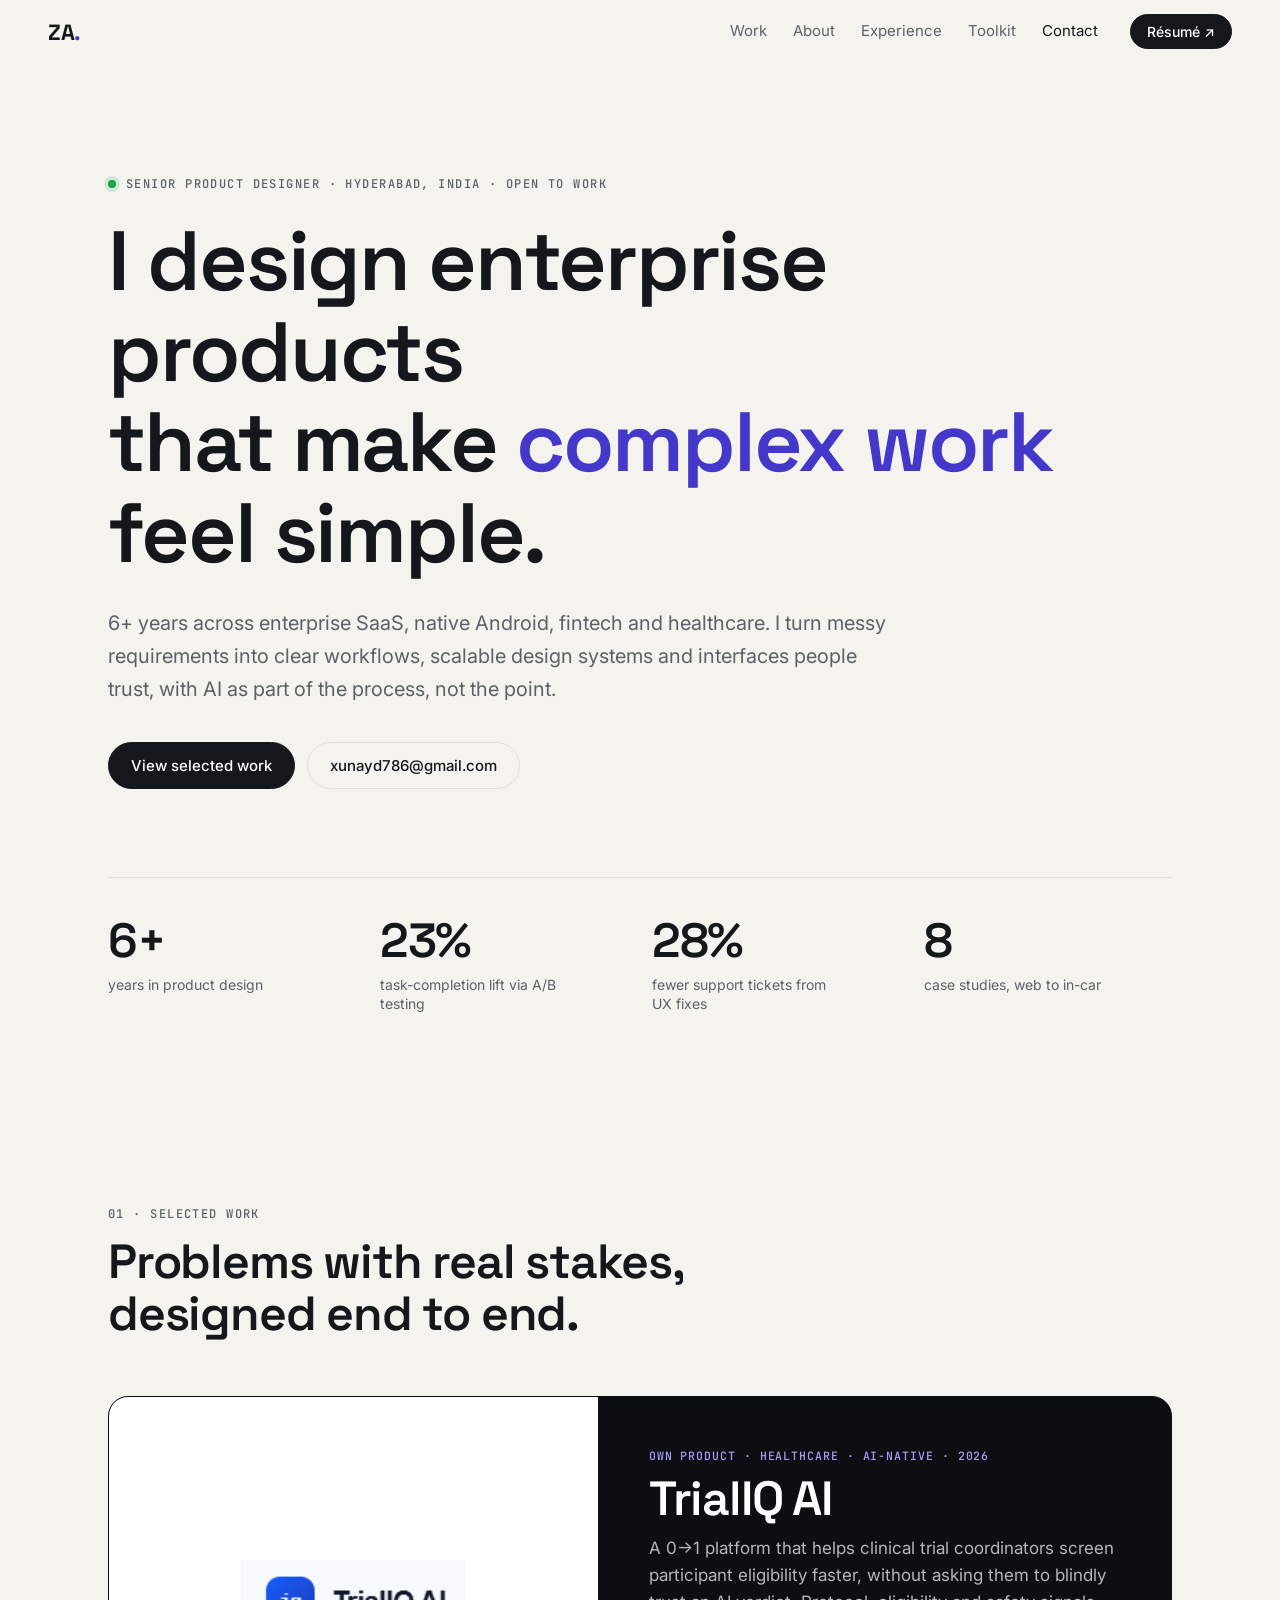
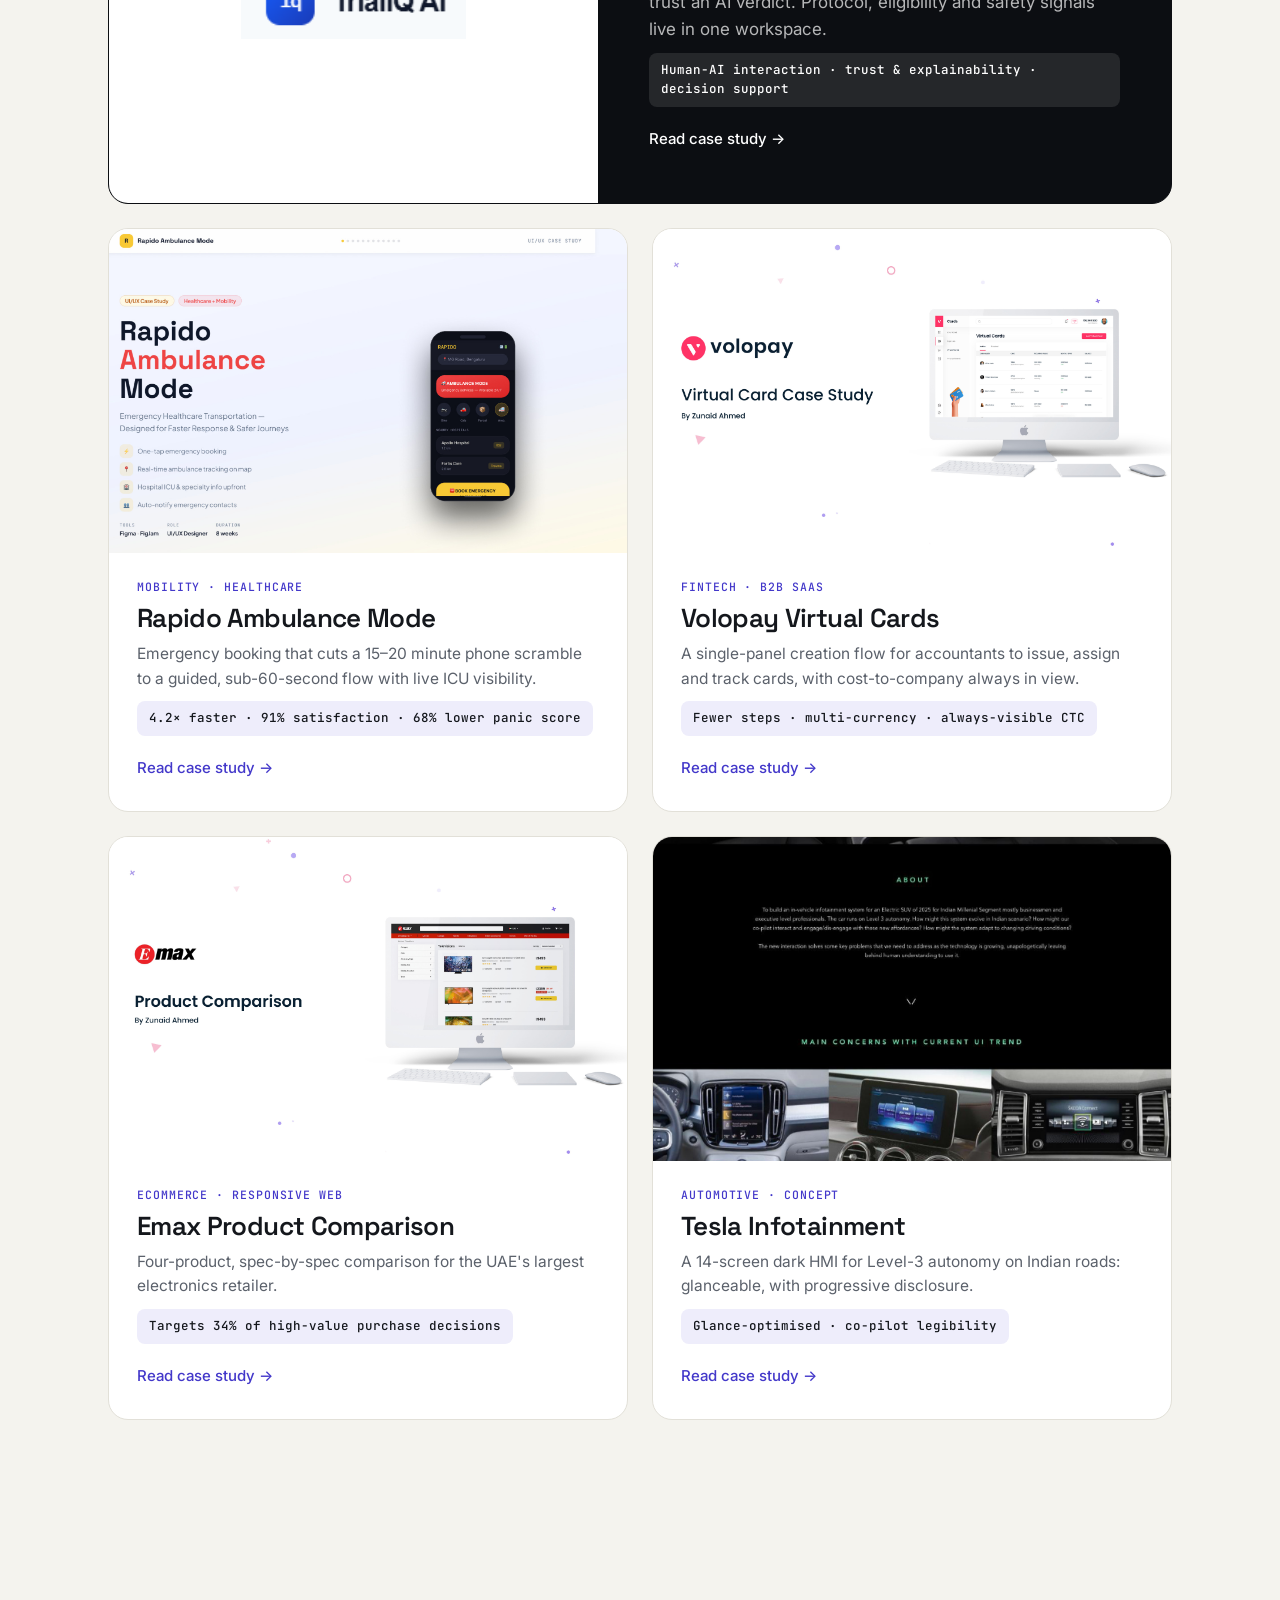
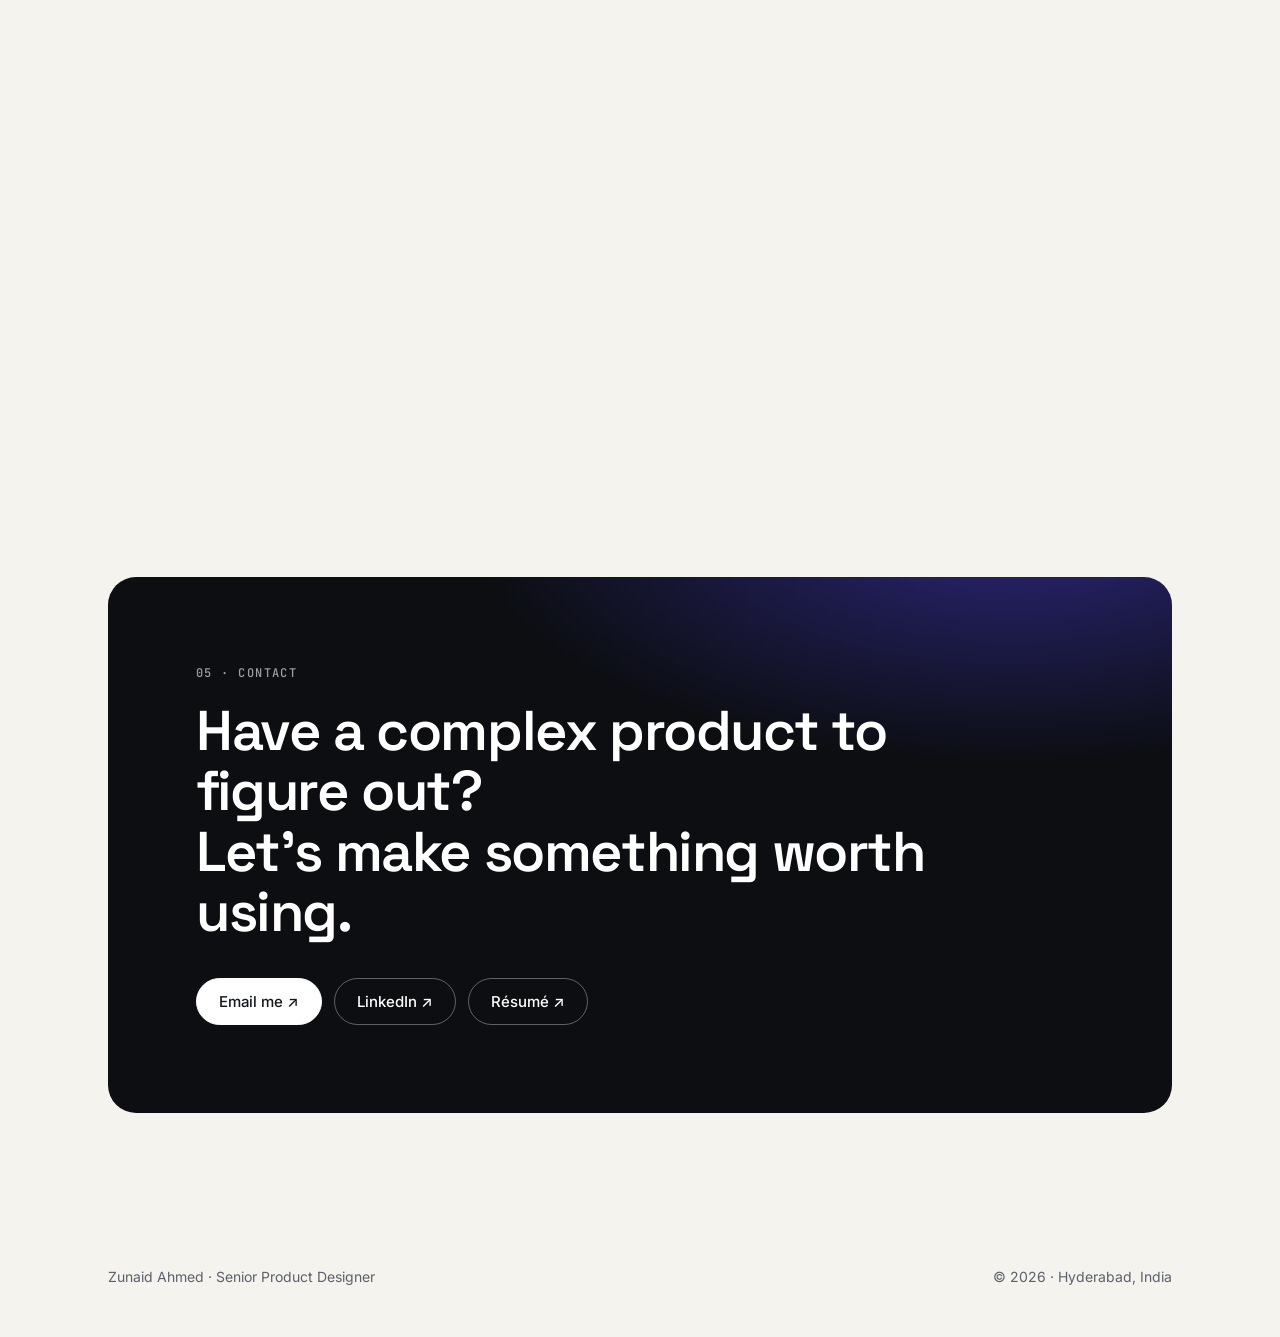
==== index.html @ eb3bbc2b "Add portfoliox: redesigned portfolio with 8 case studies Co-Authored-By: Claude Sonnet 5.5 <noreply@" ====
<!DOCTYPE html>
<html lang="en">
<head>
<meta charset="UTF-8">
<meta name="viewport" content="width=device-width, initial-scale=1.0">
<title>Zunaid Ahmed — Senior Product Designer</title>
<meta name="description" content="Senior Product Designer in Hyderabad with 6+ years designing enterprise web, Android and SaaS products: complex workflows, design systems, accessibility and human-AI interaction.">
<meta property="og:type" content="website">
<meta property="og:title" content="Zunaid Ahmed — Senior Product Designer">
<meta property="og:description" content="Enterprise UX, native Android, design systems and AI-native product design.">
<meta property="og:image" content="assets/case-studies/images/rapido-cover.jpg">
<meta name="twitter:card" content="summary_large_image">
<meta name="theme-color" content="#F4F3EE">
<link rel="preconnect" href="https://fonts.googleapis.com">
<link rel="preconnect" href="https://fonts.gstatic.com" crossorigin>
<link href="https://fonts.googleapis.com/css2?family=Space+Grotesk:wght@400;500;600;700&family=Inter:wght@400;500;600&family=JetBrains+Mono:wght@400;500&display=swap" rel="stylesheet">
<link rel="stylesheet" href="css/home.css">
</head>
<body>
<a class="skip" href="#work">Skip to work</a>

<header class="nav" id="nav">
  <a href="#top" class="brand" aria-label="Zunaid Ahmed, home">ZA<span>.</span></a>
  <nav aria-label="Primary">
    <a href="#work">Work</a>
    <a href="#about">About</a>
    <a href="#experience">Experience</a>
    <a href="#system">Toolkit</a>
    <a href="#contact">Contact</a>
  </nav>
  <a class="btn btn-sm" href="assets/Zunaid_Ahmed_Resume.pdf" target="_blank" rel="noopener">Résumé ↗</a>
</header>

<main id="top">

  <!-- HERO -->
  <section class="hero">
    <p class="eyebrow"><span class="dot"></span> Senior Product Designer · Hyderabad, India · Open to work</p>
    <h1>I design enterprise products<br>that make <em>complex work</em> feel simple.</h1>
    <p class="lede">6+ years across enterprise SaaS, native Android, fintech and healthcare. I turn messy requirements into clear workflows, scalable design systems and interfaces people trust, with AI as part of the process, not the point.</p>
    <div class="cta">
      <a class="btn" href="#work">View selected work</a>
      <a class="btn btn-ghost" href="mailto:xunayd786@gmail.com">xunayd786@gmail.com</a>
    </div>

    <dl class="stats">
      <div><dt>6+</dt><dd>years in product design</dd></div>
      <div><dt>23%</dt><dd>task-completion lift via A/B testing</dd></div>
      <div><dt>28%</dt><dd>fewer support tickets from UX fixes</dd></div>
      <div><dt>8</dt><dd>case studies, web to in-car</dd></div>
    </dl>
  </section>

  <!-- WORK -->
  <section class="section" id="work">
    <div class="section-head reveal">
      <p class="eyebrow">01 · Selected work</p>
      <h2>Problems with real stakes, designed end to end.</h2>
    </div>

    <div class="work">
      <a class="card card-feature reveal" href="trialiq-ai.html">
        <div class="thumb thumb-logo"><img src="assets/case-studies/logos/trialiq-logo.png" alt="TrialIQ AI logo" loading="lazy"></div>
        <div class="card-body">
          <p class="tag">Own product · Healthcare · AI-native · 2026</p>
          <h3>TrialIQ AI</h3>
          <p>A 0→1 platform that helps clinical trial coordinators screen participant eligibility faster, without asking them to blindly trust an AI verdict. Protocol, eligibility and safety signals live in one workspace.</p>
          <p class="impact">Human-AI interaction · trust &amp; explainability · decision support</p>
          <span class="more">Read case study →</span>
        </div>
      </a>

      <a class="card reveal" href="case-studies/rapido-ambulance-mode.html">
        <div class="thumb"><img src="assets/case-studies/images/rapido-cover.jpg" alt="Rapido Ambulance Mode cover" loading="lazy"></div>
        <div class="card-body">
          <p class="tag">Mobility · Healthcare</p>
          <h3>Rapido Ambulance Mode</h3>
          <p>Emergency booking that cuts a 15–20 minute phone scramble to a guided, sub-60-second flow with live ICU visibility.</p>
          <p class="impact">4.2× faster · 91% satisfaction · 68% lower panic score</p>
          <span class="more">Read case study →</span>
        </div>
      </a>

      <a class="card reveal" href="case-studies/volopay-virtual-cards.html">
        <div class="thumb"><img src="assets/case-studies/images/volopay-cover.jpg" alt="Volopay Virtual Cards cover" loading="lazy"></div>
        <div class="card-body">
          <p class="tag">Fintech · B2B SaaS</p>
          <h3>Volopay Virtual Cards</h3>
          <p>A single-panel creation flow for accountants to issue, assign and track cards, with cost-to-company always in view.</p>
          <p class="impact">Fewer steps · multi-currency · always-visible CTC</p>
          <span class="more">Read case study →</span>
        </div>
      </a>

      <a class="card reveal" href="case-studies/emax-product-comparison.html">
        <div class="thumb"><img src="assets/case-studies/images/emax-cover.jpg" alt="Emax Product Comparison cover" loading="lazy"></div>
        <div class="card-body">
          <p class="tag">Ecommerce · Responsive web</p>
          <h3>Emax Product Comparison</h3>
          <p>Four-product, spec-by-spec comparison for the UAE's largest electronics retailer.</p>
          <p class="impact">Targets 34% of high-value purchase decisions</p>
          <span class="more">Read case study →</span>
        </div>
      </a>

      <a class="card reveal" href="case-studies/tesla-infotainment.html">
        <div class="thumb"><img src="assets/case-studies/images/tesla-cover.jpg" alt="Tesla infotainment concept cover" loading="lazy"></div>
        <div class="card-body">
          <p class="tag">Automotive · Concept</p>
          <h3>Tesla Infotainment</h3>
          <p>A 14-screen dark HMI for Level-3 autonomy on Indian roads: glanceable, with progressive disclosure.</p>
          <p class="impact">Glance-optimised · co-pilot legibility</p>
          <span class="more">Read case study →</span>
        </div>
      </a>

      <a class="card reveal" href="case-studies/blinkit-store-manager-widget.html">
        <div class="thumb"><img src="assets/case-studies/images/blinkit-widget-cover.jpg" alt="Blinkit Store Manager Widget cover" loading="lazy"></div>
        <div class="card-body">
          <p class="tag">Q-commerce · Mobile</p>
          <h3>Blinkit Store Manager Widget</h3>
          <p>A humanised checkout moment: from impersonal "team" copy to a personal "I'm packing your order".</p>
          <p class="impact">First-person copy · milestone badges · live context</p>
          <span class="more">Read case study →</span>
        </div>
      </a>

      <a class="card reveal" href="case-studies/blinkit-heuristic-evaluation.html">
        <div class="thumb"><img src="assets/case-studies/images/blinkit-heuristic-cover.jpg" alt="Blinkit heuristic evaluation cover" loading="lazy"></div>
        <div class="card-body">
          <p class="tag">UX research · Audit</p>
          <h3>Blinkit Heuristic Evaluation</h3>
          <p>A full Nielsen 10-heuristic review mapping visibility, error-prevention and recall gaps in the live app.</p>
          <p class="impact">10 heuristics · gaps in H3, H8, H9 · core flow validated</p>
          <span class="more">Read case study →</span>
        </div>
      </a>

      <a class="card reveal" href="case-studies/grabon-heuristic-evaluation.html">
        <div class="thumb"><img src="assets/case-studies/images/grabon-cover.jpg" alt="GrabOn usability audit cover" loading="lazy"></div>
        <div class="card-body">
          <p class="tag">UX research · Redesign</p>
          <h3>GrabOn Audit &amp; Redesign</h3>
          <p>Heuristic evaluation of coupon redemption, followed by a thumb-reachable, one-handed redesign.</p>
          <p class="impact">Less code-copy friction · ergonomic layout</p>
          <span class="more">Read case study →</span>
        </div>
      </a>
    </div>
  </section>

  <!-- ABOUT -->
  <section class="section about" id="about">
    <div class="section-head reveal">
      <p class="eyebrow">02 · About</p>
      <h2>Clarity is the product.</h2>
    </div>
    <div class="about-grid reveal">
      <div class="about-copy">
        <p>I'm a product designer who works best where the problem isn't fully defined yet: competing constraints, dense information, high stakes. I care about interaction details, and just as much about the systems behind them: information architecture, design tokens, API-aware handoff and the decisions an interface enables.</p>
        <p>I've led UX for a native Android app used in construction surveying, designed analytics and reporting SaaS, and built an AI-native design system. I work daily with product managers, engineers, QA and global client stakeholders.</p>
        <p>I also build my own tools. UX Direct, a Figma plugin and AI design agent I'm developing, creates native Figma designs and checks them against objective quality criteria.</p>
        <ul class="chips" aria-label="Focus areas">
          <li>Enterprise workflows</li><li>Native Android</li><li>Design systems</li><li>WCAG 2.1 AA</li><li>Human-AI interaction</li><li>Research &amp; testing</li>
        </ul>
      </div>
      <img class="avatar" src="assets/case-studies/images/avatar2.jpg" alt="Portrait of Zunaid Ahmed">
    </div>
  </section>

  <!-- EXPERIENCE -->
  <section class="section" id="experience">
    <div class="section-head reveal">
      <p class="eyebrow">03 · Experience</p>
      <h2>Six years of enterprise product work.</h2>
    </div>
    <ol class="timeline">
      <li class="reveal">
        <p class="when">Mar – Jul 2026</p>
        <div>
          <h3>Senior UX Designer <span>LTIMindtree · Topcon Corporation</span></h3>
          <ul>
            <li>Led end-to-end UX for a native Android app for construction surveying and geospatial field workflows, on Material Design 3.</li>
            <li>Built component libraries and a design-token architecture, plus an AI-native design system.</li>
            <li>Ran usability tests and heuristic reviews, designing to WCAG 2.1 AA.</li>
            <li>Led A/B tests in Figma, Maze and analytics: <strong>+23% task completion</strong>.</li>
          </ul>
        </div>
      </li>
      <li class="reveal">
        <p class="when">2022 – 2026</p>
        <div>
          <h3>Product / Creative Design <span>Biva.ai</span></h3>
          <ul>
            <li>Directed UX for SaaS modules: analytics, reporting and decision-support dashboards.</li>
            <li>Designed around REST APIs, mapping endpoints and error states into loading, empty and validation states; reviewed OpenAPI docs with engineers in Postman.</li>
            <li>Built design systems and documentation for consistency across responsive web.</li>
          </ul>
        </div>
      </li>
      <li class="reveal">
        <p class="when">2020 – 2022</p>
        <div>
          <h3>UI Designer <span>Saras Analytics</span></h3>
          <ul>
            <li>Designed data platforms, reporting interfaces and workflow-centric apps for global ecommerce brands.</li>
            <li>Ran research, usability testing and prototype validation: <strong>28% fewer support tickets</strong>.</li>
          </ul>
        </div>
      </li>
    </ol>
  </section>

  <!-- TOOLKIT -->
  <section class="section" id="system">
    <div class="section-head reveal">
      <p class="eyebrow">04 · Toolkit</p>
      <h2>Craft, systems and just enough code.</h2>
    </div>
    <div class="toolkit reveal">
      <div><h3>Research &amp; strategy</h3><p>User interviews, usability testing, heuristic evaluation, information architecture, user flows, A/B testing</p></div>
      <div><h3>Design &amp; prototyping</h3><p>Figma, FigJam, interaction design, responsive and adaptive UI, Material Design, Miro, Maze</p></div>
      <div><h3>Design systems</h3><p>Design tokens, component libraries, documentation, developer-ready specs and handoff</p></div>
      <div><h3>Accessibility</h3><p>WCAG 2.1 AA, keyboard navigation, focus states, contrast validation, inclusive design</p></div>
      <div><h3>Front-end &amp; API awareness</h3><p>HTML, CSS, JavaScript, React, Next.js, Tailwind, REST, OpenAPI, Postman, GitHub, Vercel</p></div>
      <div><h3>AI-assisted design</h3><p>Claude, Claude Code, Figma Make, ChatGPT, GitHub Copilot, prompt-based prototyping, Figma plugin and agent workflows</p></div>
    </div>
  </section>

  <!-- CONTACT -->
  <section class="section contact" id="contact">
    <div class="contact-card reveal">
      <p class="eyebrow light">05 · Contact</p>
      <h2>Have a complex product to figure out?<br>Let's make something worth using.</h2>
      <div class="cta">
        <a class="btn btn-light" href="mailto:xunayd786@gmail.com">Email me ↗</a>
        <a class="btn btn-outline" href="https://www.linkedin.com/in/zunaidahmed786" target="_blank" rel="noopener">LinkedIn ↗</a>
        <a class="btn btn-outline" href="assets/Zunaid_Ahmed_Resume.pdf" target="_blank" rel="noopener">Résumé ↗</a>
      </div>
    </div>
  </section>
</main>

<footer class="foot">
  <span>Zunaid Ahmed · Senior Product Designer</span>
  <span>© 2026 · Hyderabad, India</span>
</footer>

<script src="js/home.js"></script>
</body>
</html>
---- css/home.css ----
:root{
  --paper:#F4F3EE; --card:#FFFFFF; --ink:#14171C; --muted:#5B616B; --line:#E2E0D8;
  --signal:#4338CA; --signal-soft:#EEEDFB; --dark:#0C0E12;
  --display:'Space Grotesk',system-ui,sans-serif; --body:'Inter',system-ui,sans-serif; --mono:'JetBrains Mono',ui-monospace,monospace;
  --max:1160px; --gutter:clamp(20px,5vw,48px);
}
*{box-sizing:border-box;margin:0}
html{scroll-behavior:smooth;scroll-padding-top:84px}
body{background:var(--paper);color:var(--ink);font:400 17px/1.65 var(--body);-webkit-font-smoothing:antialiased}
img{display:block;max-width:100%}
a{color:inherit;text-decoration:none}
:focus-visible{outline:2px solid var(--signal);outline-offset:3px;border-radius:4px}
.skip{position:absolute;left:-999px;top:8px;background:var(--ink);color:#fff;padding:8px 14px;border-radius:8px;z-index:100}
.skip:focus{left:8px}

/* nav */
.nav{position:sticky;top:0;z-index:50;display:flex;align-items:center;gap:32px;padding:14px var(--gutter);background:rgba(244,243,238,.82);backdrop-filter:saturate(1.4) blur(14px);border-bottom:1px solid transparent;transition:border-color .2s}
.nav.scrolled{border-color:var(--line)}
.brand{font:700 22px var(--display);letter-spacing:-.02em}
.brand span{color:var(--signal)}
.nav nav{display:flex;gap:26px;margin-left:auto;font-size:15px;color:var(--muted)}
.nav nav a{transition:color .15s}
.nav nav a:hover,.nav nav a.active{color:var(--ink)}

/* buttons */
.btn{display:inline-flex;align-items:center;gap:8px;padding:13px 22px;border-radius:999px;background:var(--ink);color:#fff;font:500 15px var(--body);border:1px solid var(--ink);transition:transform .15s,background .15s}
.btn:hover{transform:translateY(-1px);background:var(--signal);border-color:var(--signal)}
.btn-sm{padding:8px 16px;font-size:14px}
.btn-ghost{background:transparent;color:var(--ink);border-color:var(--line)}
.btn-ghost:hover{background:var(--card);color:var(--ink);border-color:var(--ink)}
.btn-light{background:#fff;color:var(--ink);border-color:#fff}
.btn-light:hover{background:var(--signal-soft);color:var(--ink);border-color:var(--signal-soft)}
.btn-outline{background:transparent;border-color:rgba(255,255,255,.35)}
.btn-outline:hover{background:rgba(255,255,255,.1);border-color:#fff}
.cta{display:flex;flex-wrap:wrap;gap:12px}

/* layout */
.hero,.section,.foot{max-width:var(--max);margin-inline:auto;padding-inline:var(--gutter)}
.section{padding-block:clamp(64px,10vw,120px)}
.eyebrow{font:500 12px var(--mono);letter-spacing:.12em;text-transform:uppercase;color:var(--muted);display:flex;align-items:center;gap:10px}
.eyebrow.light{color:rgba(255,255,255,.6)}
.dot{width:8px;height:8px;border-radius:50%;background:#16A34A;box-shadow:0 0 0 4px rgba(22,163,74,.16)}
h1,h2,h3{font-family:var(--display);letter-spacing:-.025em;line-height:1.08;font-weight:600}

/* hero */
.hero{padding-top:clamp(56px,9vw,112px);padding-bottom:clamp(40px,6vw,72px)}
h1{font-size:clamp(38px,6.6vw,84px);margin:24px 0 28px;max-width:19ch}
h1 em{font-style:normal;color:var(--signal)}
.lede{max-width:60ch;font-size:clamp(17px,1.6vw,20px);color:var(--muted);margin-bottom:36px}
.stats{display:grid;grid-template-columns:repeat(4,1fr);gap:24px;margin-top:clamp(48px,7vw,88px);padding-top:32px;border-top:1px solid var(--line)}
.stats dt{font:600 clamp(32px,4vw,48px) var(--display);letter-spacing:-.03em}
.stats dd{font-size:14px;color:var(--muted);max-width:20ch;line-height:1.4;margin-top:4px}

/* section heads */
.section-head{margin-bottom:clamp(32px,5vw,56px)}
.section-head h2{font-size:clamp(28px,4.2vw,48px);margin-top:14px;max-width:20ch}

/* work */
.work{display:grid;grid-template-columns:repeat(2,1fr);gap:24px}
.card{display:flex;flex-direction:column;background:var(--card);border:1px solid var(--line);border-radius:20px;overflow:hidden;transition:transform .25s,box-shadow .25s,border-color .25s}
.card:hover{transform:translateY(-4px);box-shadow:0 18px 40px -18px rgba(20,23,28,.25);border-color:#cfcdc4}
.thumb{aspect-ratio:16/10;background:#ECEAE3;overflow:hidden}
.thumb img{width:100%;height:100%;object-fit:cover;transition:transform .5s}
.card:hover .thumb img{transform:scale(1.03)}
.thumb-logo{display:grid;place-items:center;background:#fff}
.thumb-logo img{width:46%;height:auto;max-height:60%;object-fit:contain}
.card-body{display:flex;flex-direction:column;gap:10px;padding:26px 28px 30px;flex:1}
.tag{font:500 11.5px var(--mono);letter-spacing:.08em;text-transform:uppercase;color:var(--signal)}
.card h3{font-size:26px}
.card-body p:not(.tag):not(.impact){color:var(--muted);font-size:15.5px;line-height:1.6}
.impact{font:500 12.5px/1.5 var(--mono);color:var(--ink);background:var(--signal-soft);padding:8px 12px;border-radius:8px;align-self:flex-start}
.more{margin-top:auto;padding-top:10px;font-weight:500;font-size:15px;color:var(--signal)}
.card-feature{grid-column:1/-1;flex-direction:row;background:var(--dark);color:#fff;border-color:var(--dark)}
.card-feature .thumb{flex:1 1 46%;aspect-ratio:auto;min-height:320px}
.card-feature .card-body{flex:1 1 54%;justify-content:center;padding:clamp(28px,4vw,56px)}
.card-feature h3{font-size:clamp(32px,4vw,48px)}
.card-feature .card-body p:not(.tag):not(.impact){color:rgba(255,255,255,.7);font-size:17px}
.card-feature .tag{color:#A5A0FF}
.card-feature .impact{background:rgba(255,255,255,.1);color:#fff}
.card-feature .more{color:#fff}

@media (min-width:901px){
  .work .card:last-child{grid-column:1/-1;flex-direction:row}
  .work .card:last-child .thumb{flex:0 0 40%;aspect-ratio:auto;min-height:260px}
  .work .card:last-child .card-body{justify-content:center}
}

/* about */
.about-grid{display:grid;grid-template-columns:1.5fr 1fr;gap:clamp(32px,6vw,80px);align-items:start}
.about-copy p{margin-bottom:18px;color:#2b2f36}
.about-copy p:first-child{font-size:20px;line-height:1.6;color:var(--ink)}
.avatar{width:100%;max-width:380px;aspect-ratio:4/5;object-fit:cover;border-radius:20px;border:1px solid var(--line);background:#ECEAE3;justify-self:end}
.chips{display:flex;flex-wrap:wrap;gap:8px;list-style:none;padding:0;margin-top:28px}
.chips li{font:500 12.5px var(--mono);padding:7px 13px;border:1px solid var(--line);border-radius:999px;background:var(--card);color:var(--muted)}

/* timeline */
.timeline{list-style:none;padding:0;border-top:1px solid var(--line)}
.timeline li{display:grid;grid-template-columns:200px 1fr;gap:24px;padding:36px 0;border-bottom:1px solid var(--line)}
.when{font:500 13px var(--mono);color:var(--muted);letter-spacing:.04em;padding-top:6px}
.timeline h3{font-size:24px;margin-bottom:14px}
.timeline h3 span{display:block;font:400 15px var(--body);color:var(--signal);margin-top:6px;letter-spacing:0}
.timeline ul{padding-left:18px;display:grid;gap:8px;color:#2b2f36;font-size:16px;max-width:68ch}
.timeline li li{display:list-item;padding:0;border:0}

/* toolkit */
.toolkit{display:grid;grid-template-columns:repeat(3,1fr);gap:20px}
.toolkit div{background:var(--card);border:1px solid var(--line);border-radius:16px;padding:26px}
.toolkit h3{font-size:18px;margin-bottom:10px}
.toolkit p{font-size:15px;color:var(--muted);line-height:1.6}

/* contact */
.contact{padding-top:0}
.contact-card{background:var(--dark);color:#fff;border-radius:28px;padding:clamp(36px,7vw,88px);background-image:radial-gradient(900px 400px at 85% -10%,rgba(67,56,202,.55),transparent 60%)}
.contact-card h2{font-size:clamp(28px,4.6vw,56px);margin:20px 0 36px;max-width:22ch}

.foot{display:flex;justify-content:space-between;flex-wrap:wrap;gap:8px;padding-block:32px 48px;font-size:14px;color:var(--muted)}

/* motion */
.reveal{opacity:0;transform:translateY(18px);transition:opacity .6s ease,transform .6s ease}
.reveal.in{opacity:1;transform:none}
@media (prefers-reduced-motion:reduce){html{scroll-behavior:auto}.reveal{opacity:1;transform:none;transition:none}.card,.thumb img{transition:none}}

/* responsive */
@media (max-width:900px){
  .work{grid-template-columns:1fr}
  .card-feature{flex-direction:column}
  .card-feature .thumb{min-height:0;aspect-ratio:16/9}
  .about-grid{grid-template-columns:1fr}
  .avatar{justify-self:start;max-width:280px}
  .timeline li{grid-template-columns:1fr;gap:8px;padding:28px 0}
  .toolkit{grid-template-columns:1fr 1fr}
  .stats{grid-template-columns:1fr 1fr}
}
@media (max-width:620px){
  body{font-size:16px}
  .nav{gap:12px}
  .nav nav{display:none}
  .nav .btn{margin-left:auto}
  .toolkit{grid-template-columns:1fr}
  .card-body{padding:22px}
}
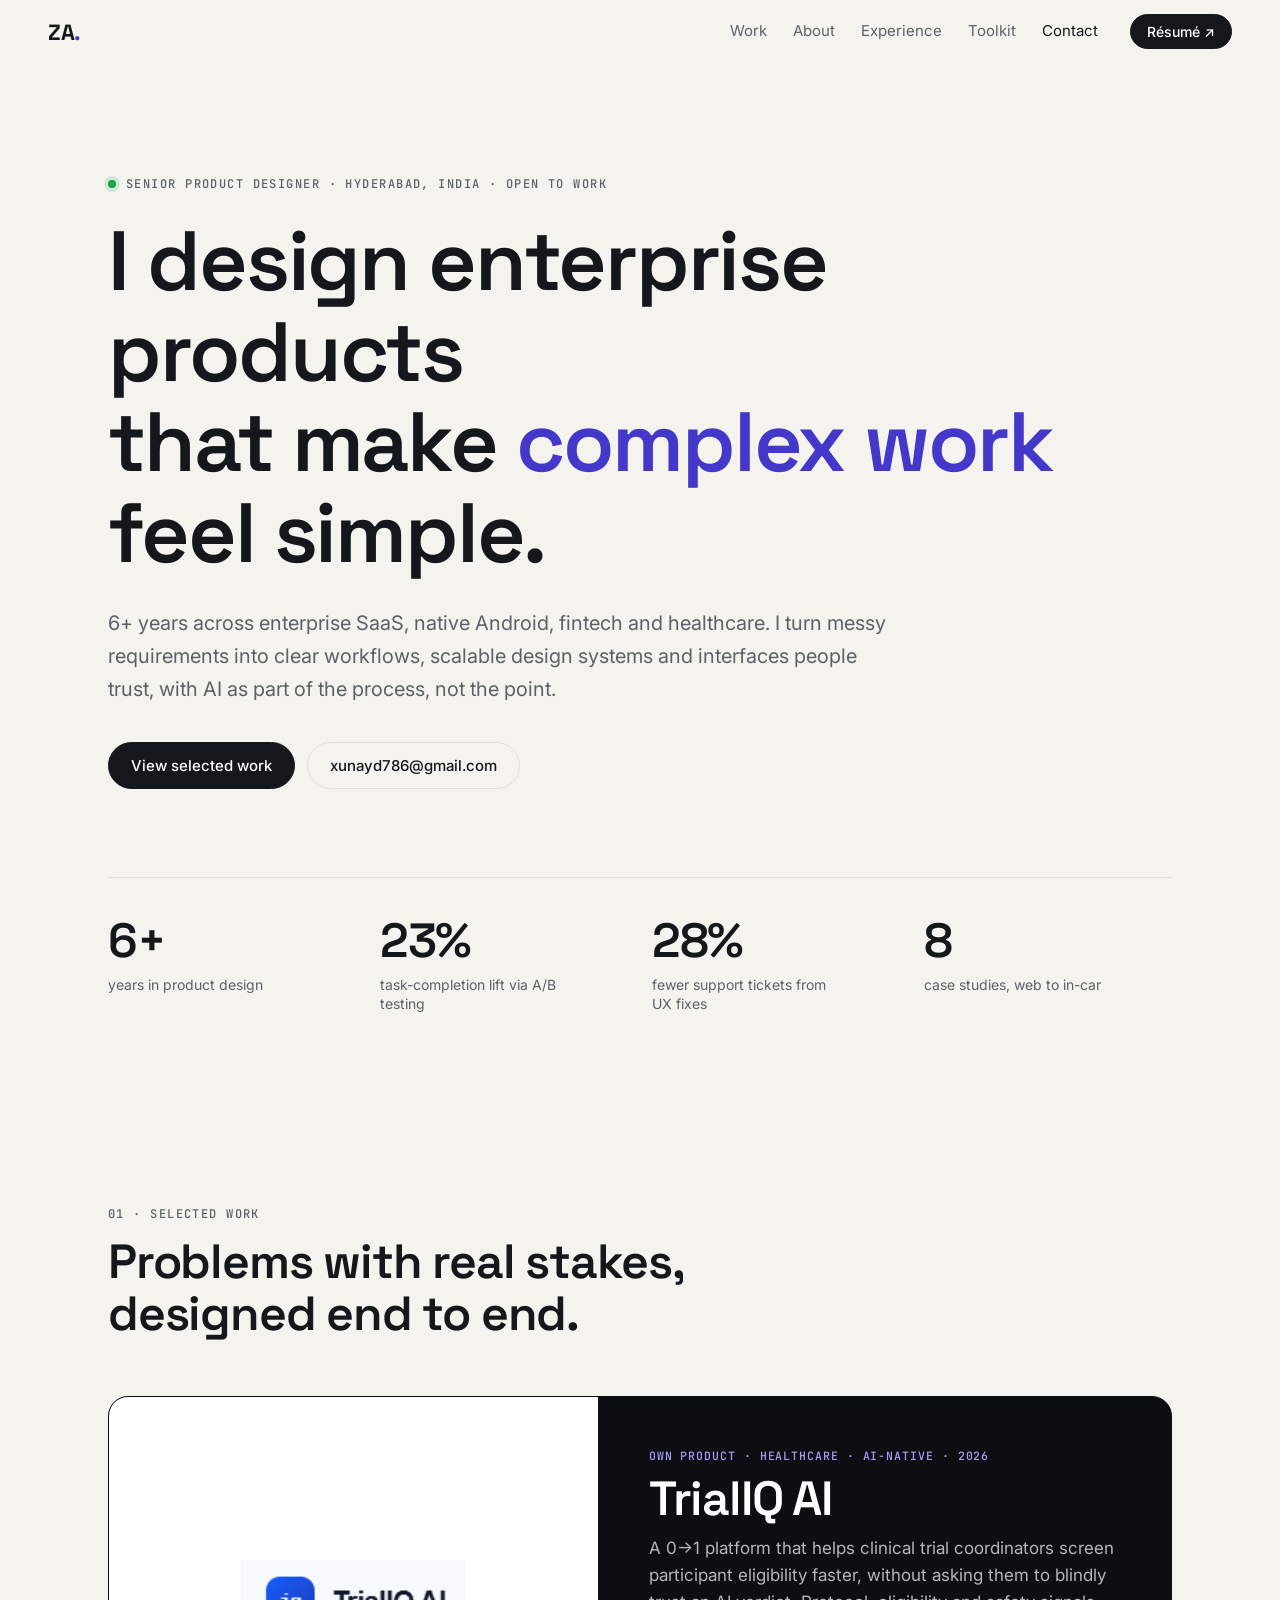
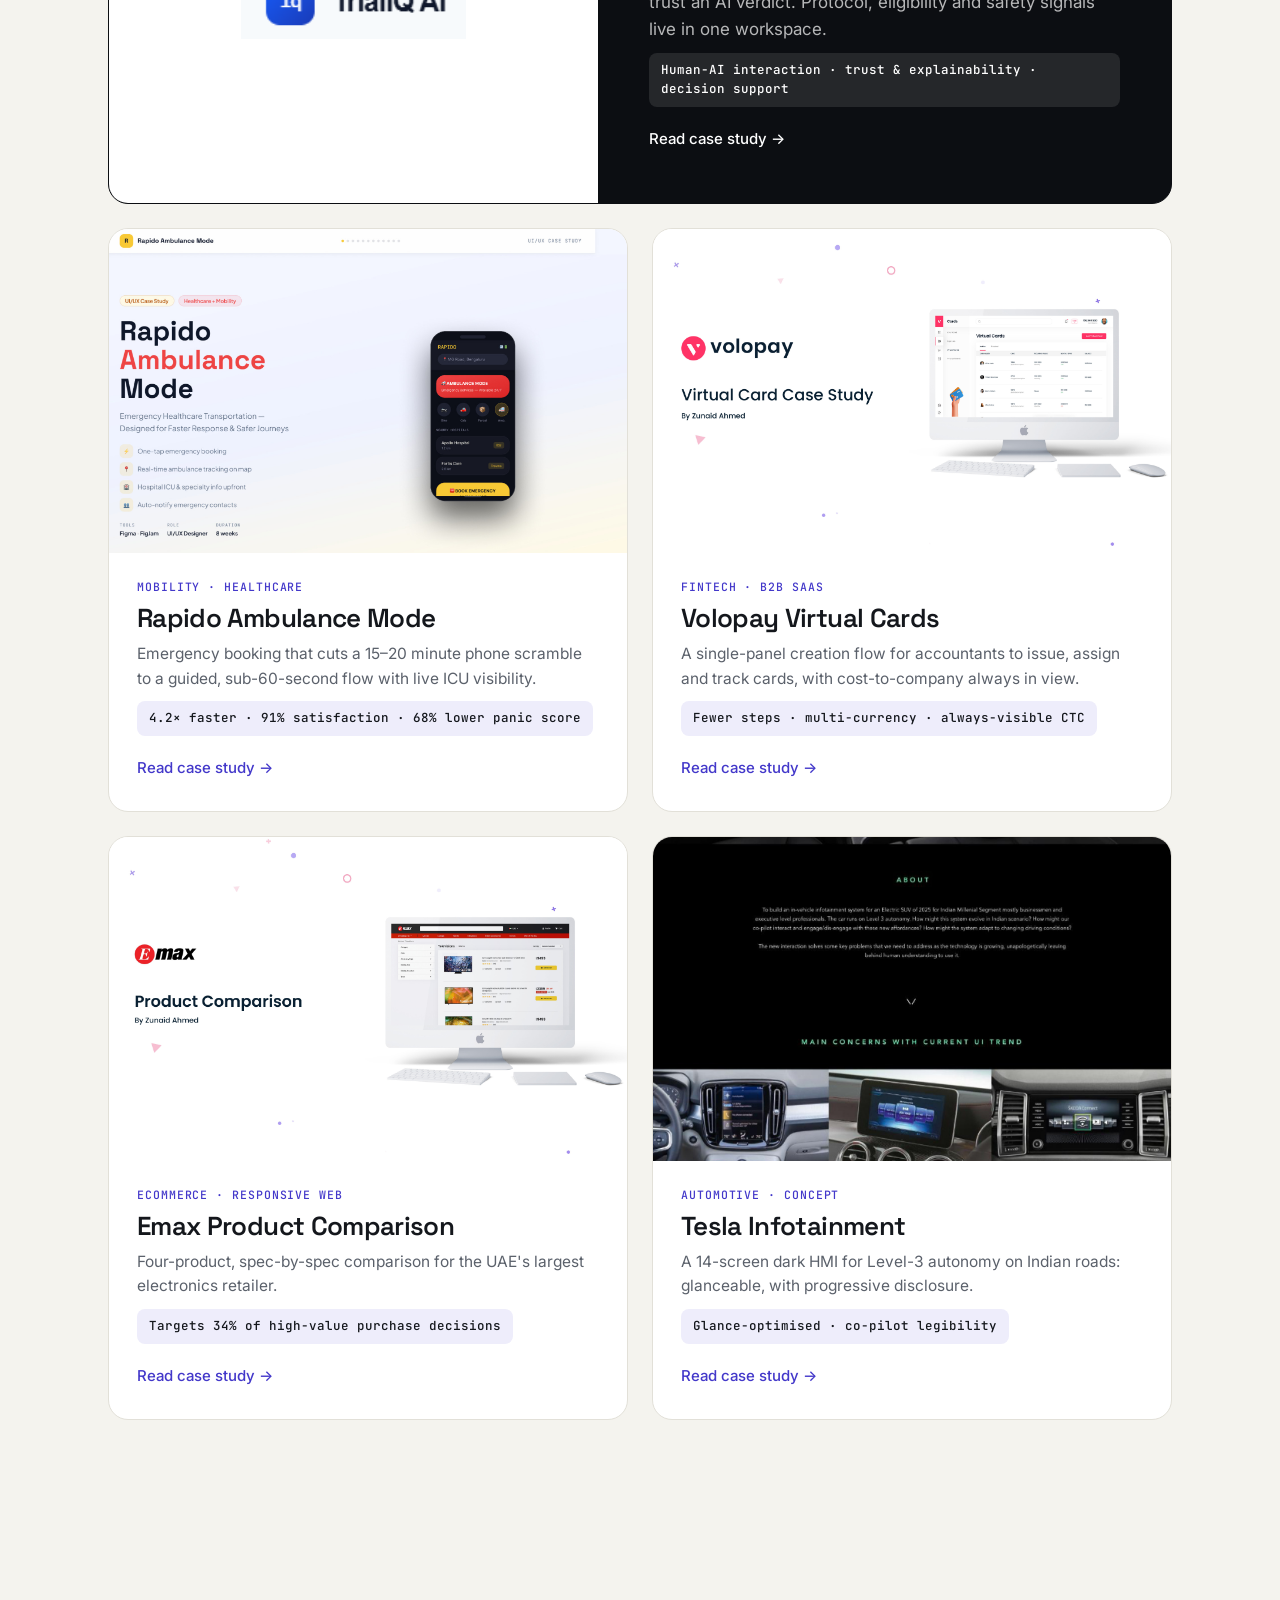
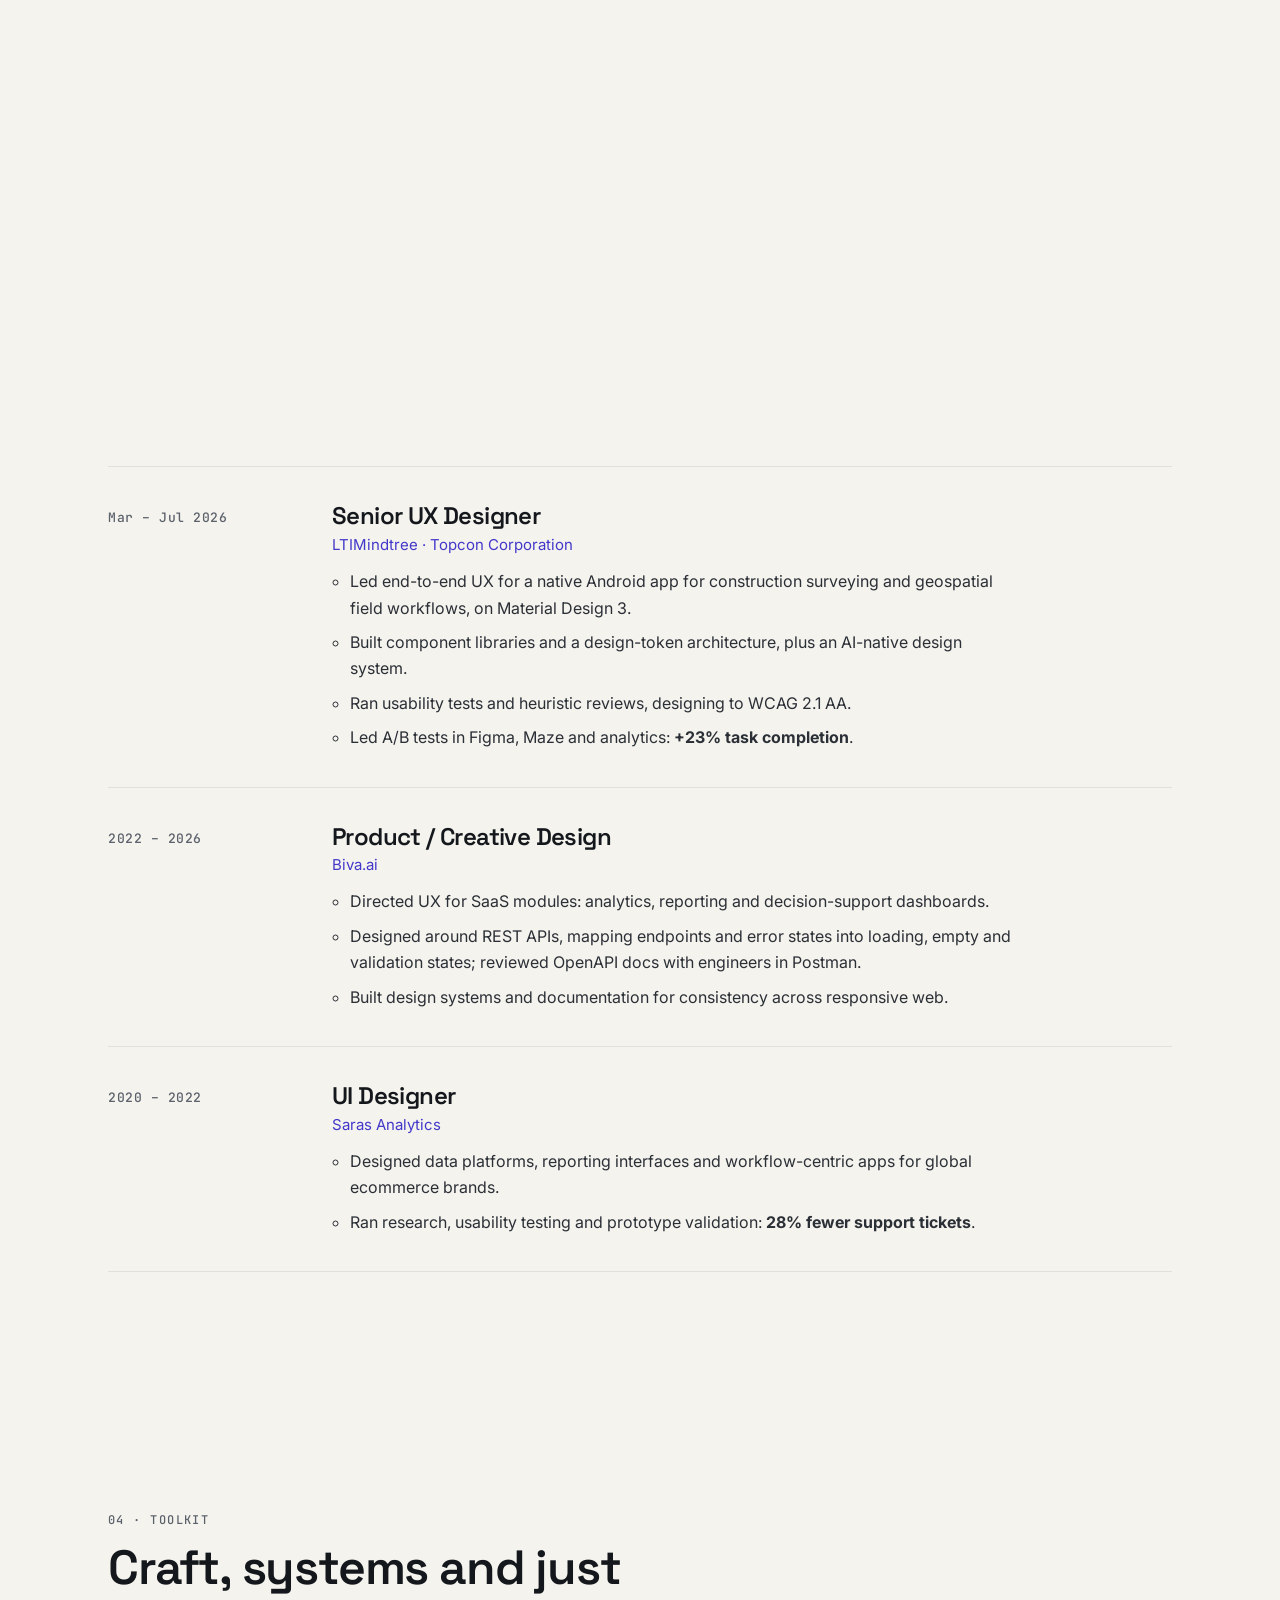
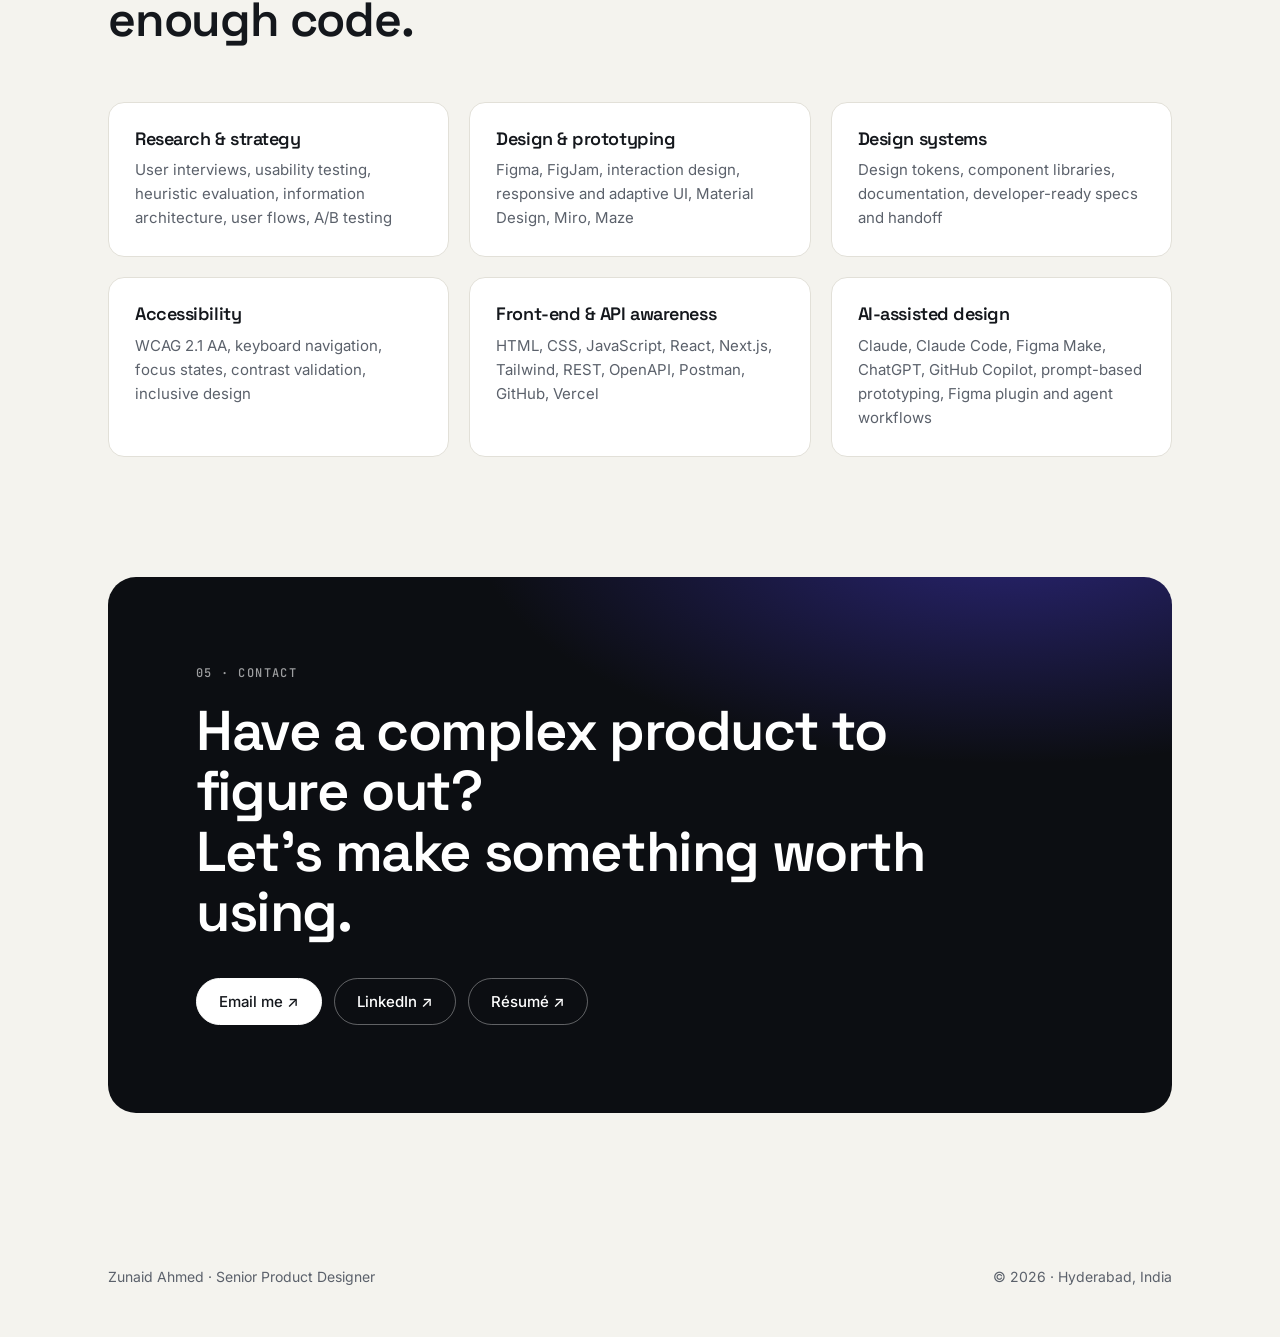
==== commit 979386f8: "Update portfolio link in resume; add canonical URL Co-Authored-By: Claude Sonnet 5.5 <noreply@anthro" ====
--- a/index.html
+++ b/index.html
@@ -5,6 +5,8 @@
 <meta name="viewport" content="width=device-width, initial-scale=1.0">
 <title>Zunaid Ahmed — Senior Product Designer</title>
 <meta name="description" content="Senior Product Designer in Hyderabad with 6+ years designing enterprise web, Android and SaaS products: complex workflows, design systems, accessibility and human-AI interaction.">
+<link rel="canonical" href="https://zunaidxdesign.vercel.app/">
+<meta property="og:url" content="https://zunaidxdesign.vercel.app/">
 <meta property="og:type" content="website">
 <meta property="og:title" content="Zunaid Ahmed — Senior Product Designer">
 <meta property="og:description" content="Enterprise UX, native Android, design systems and AI-native product design.">
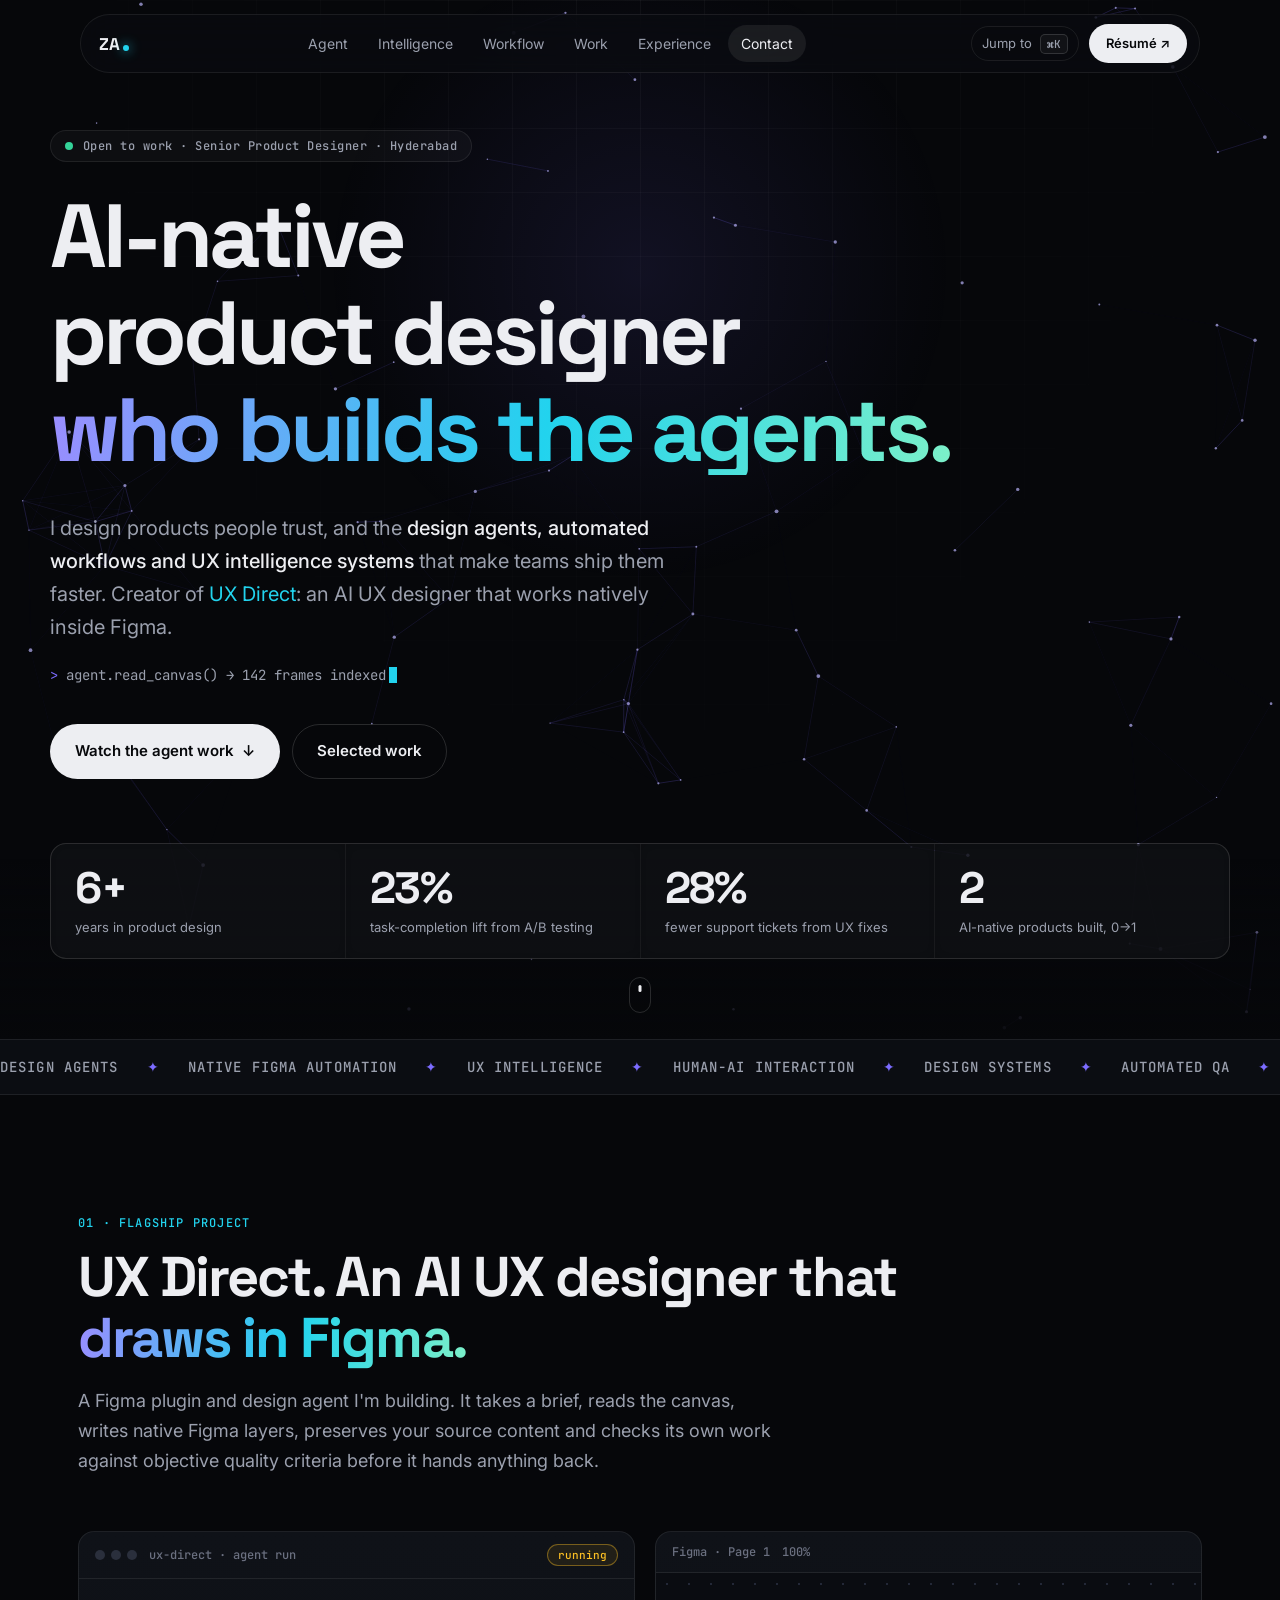
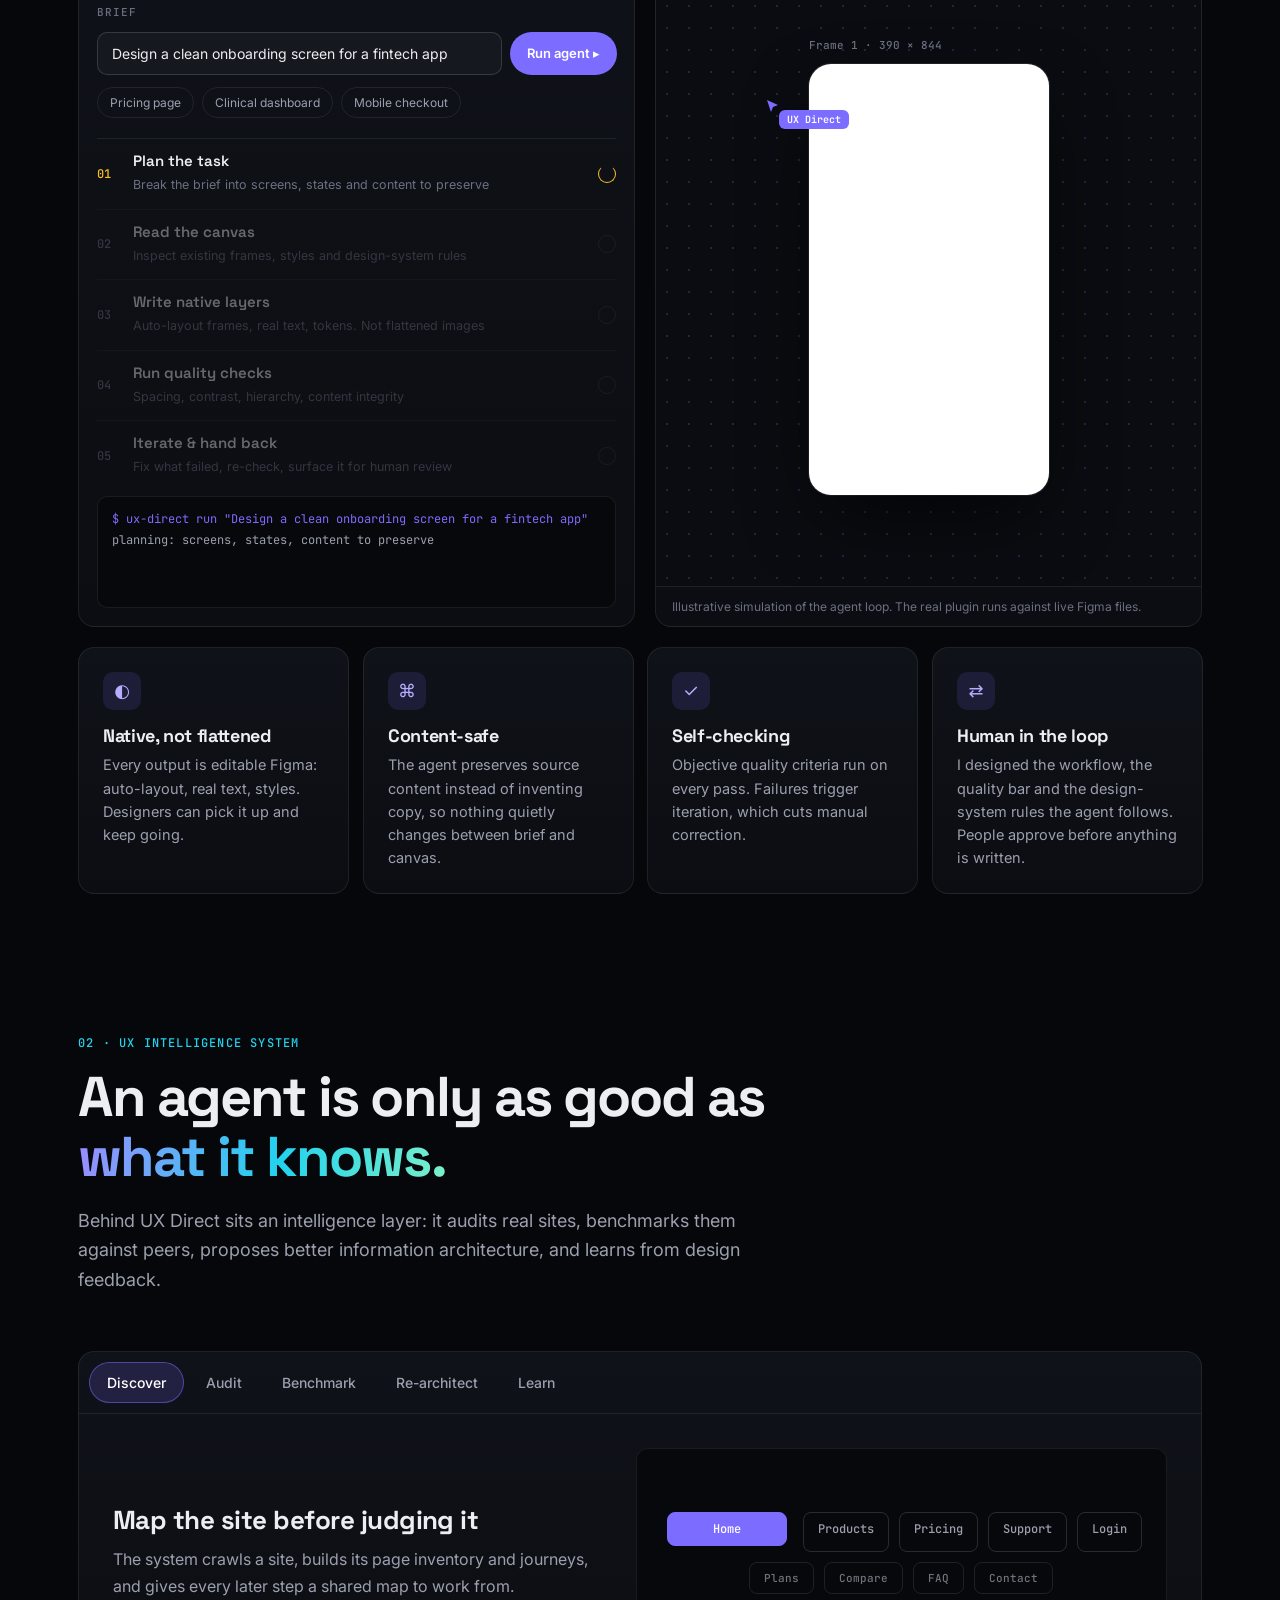
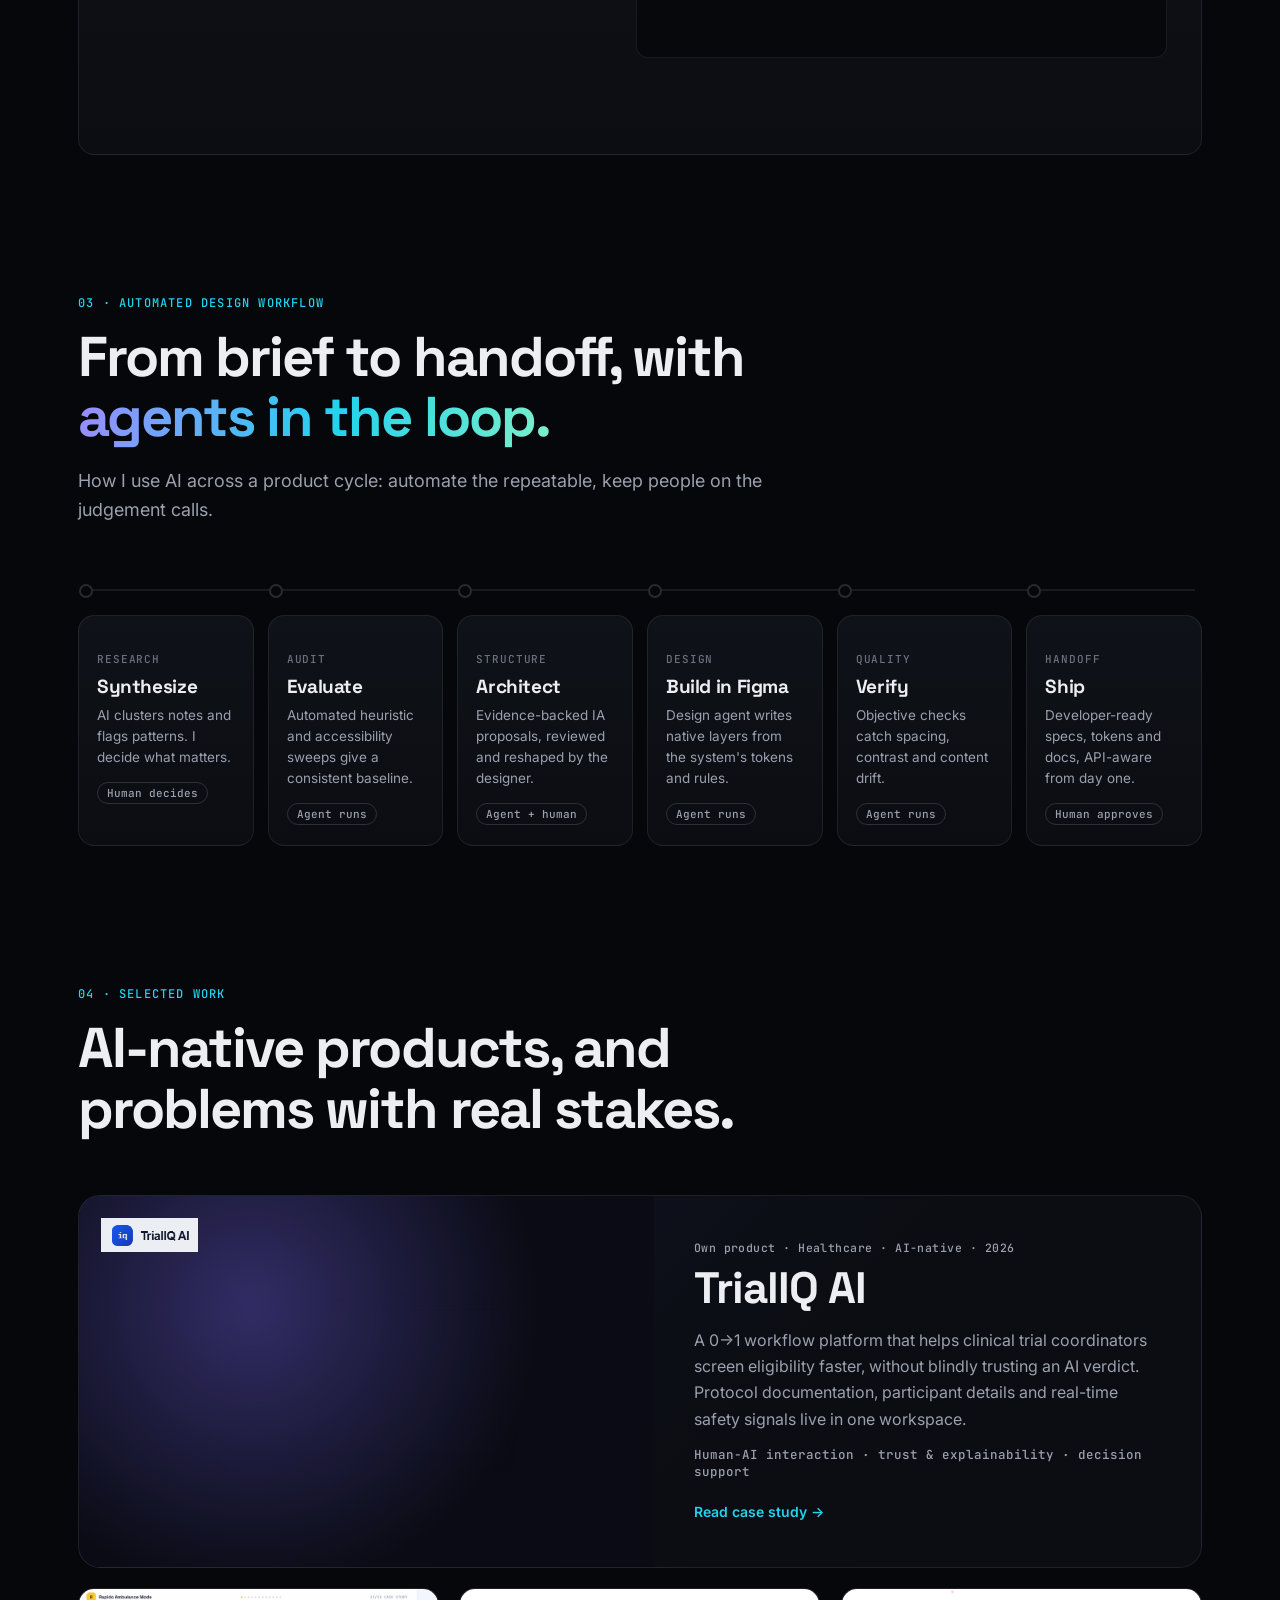
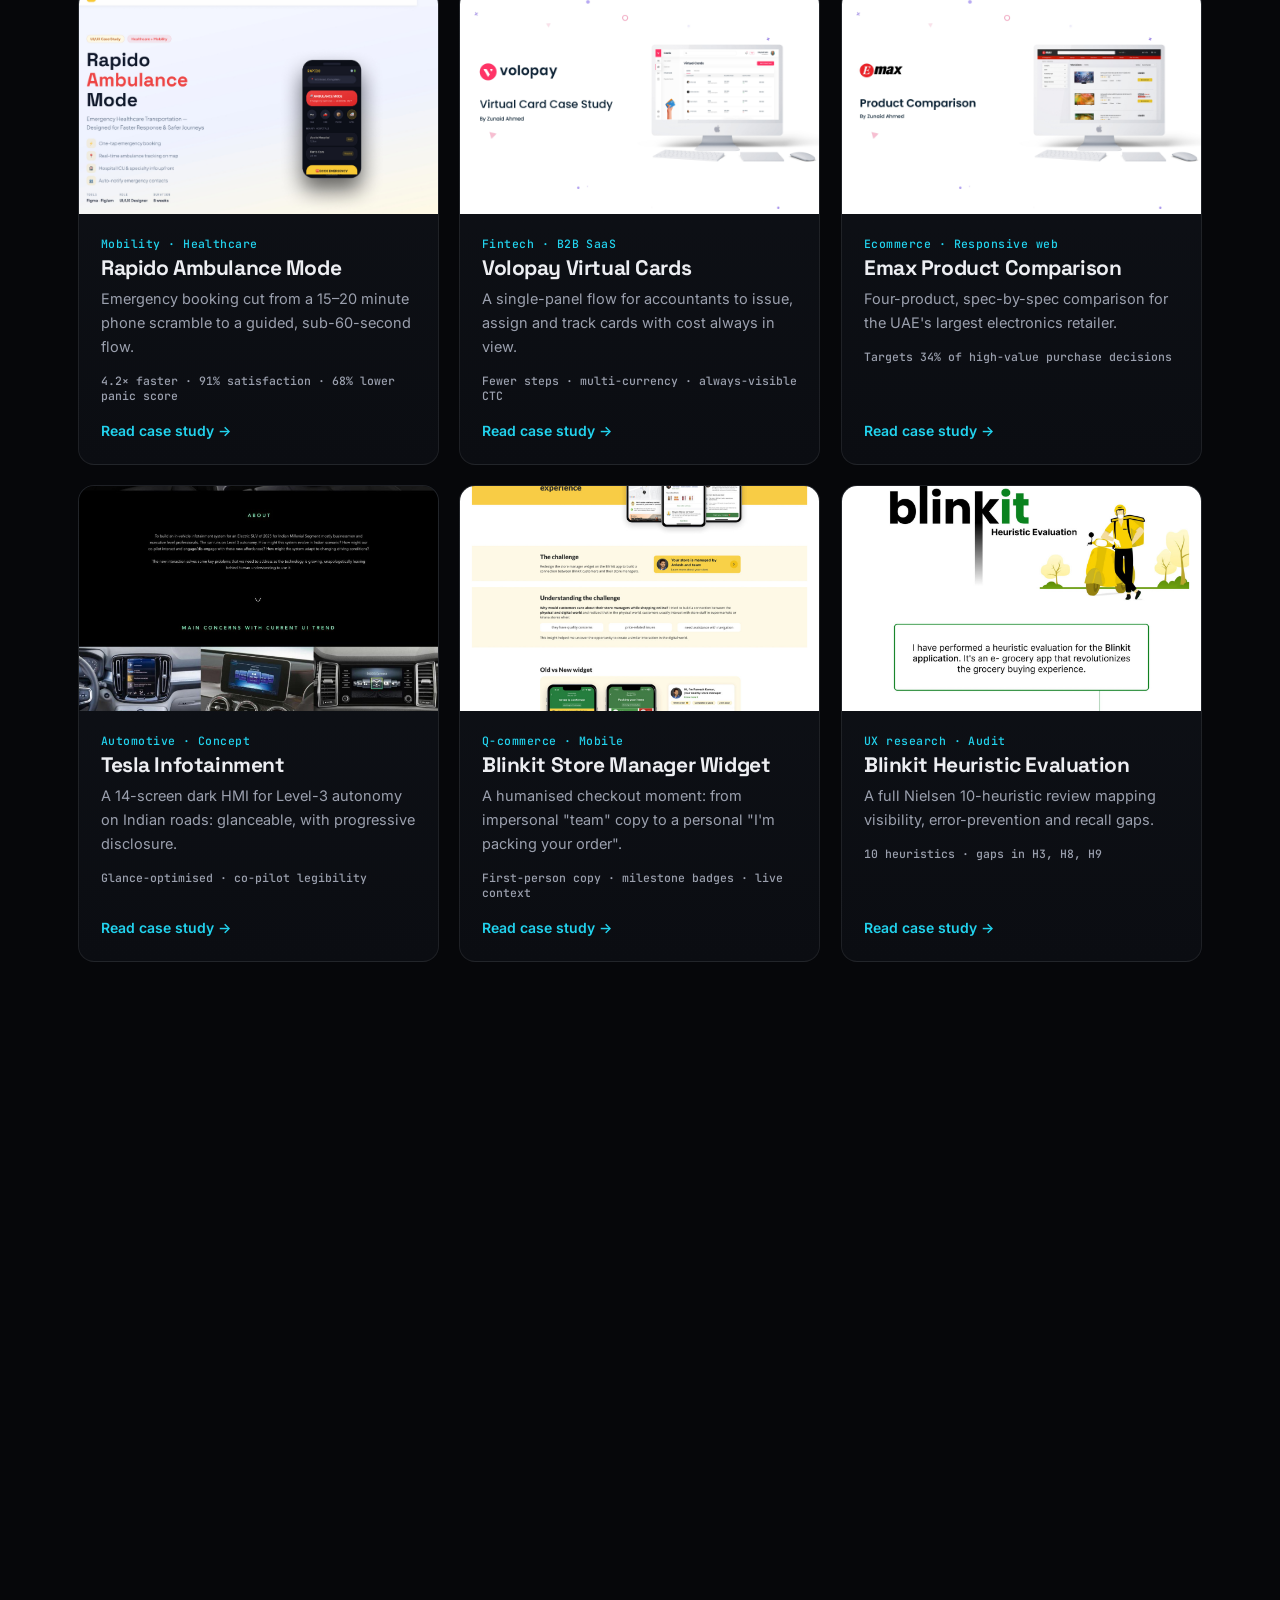
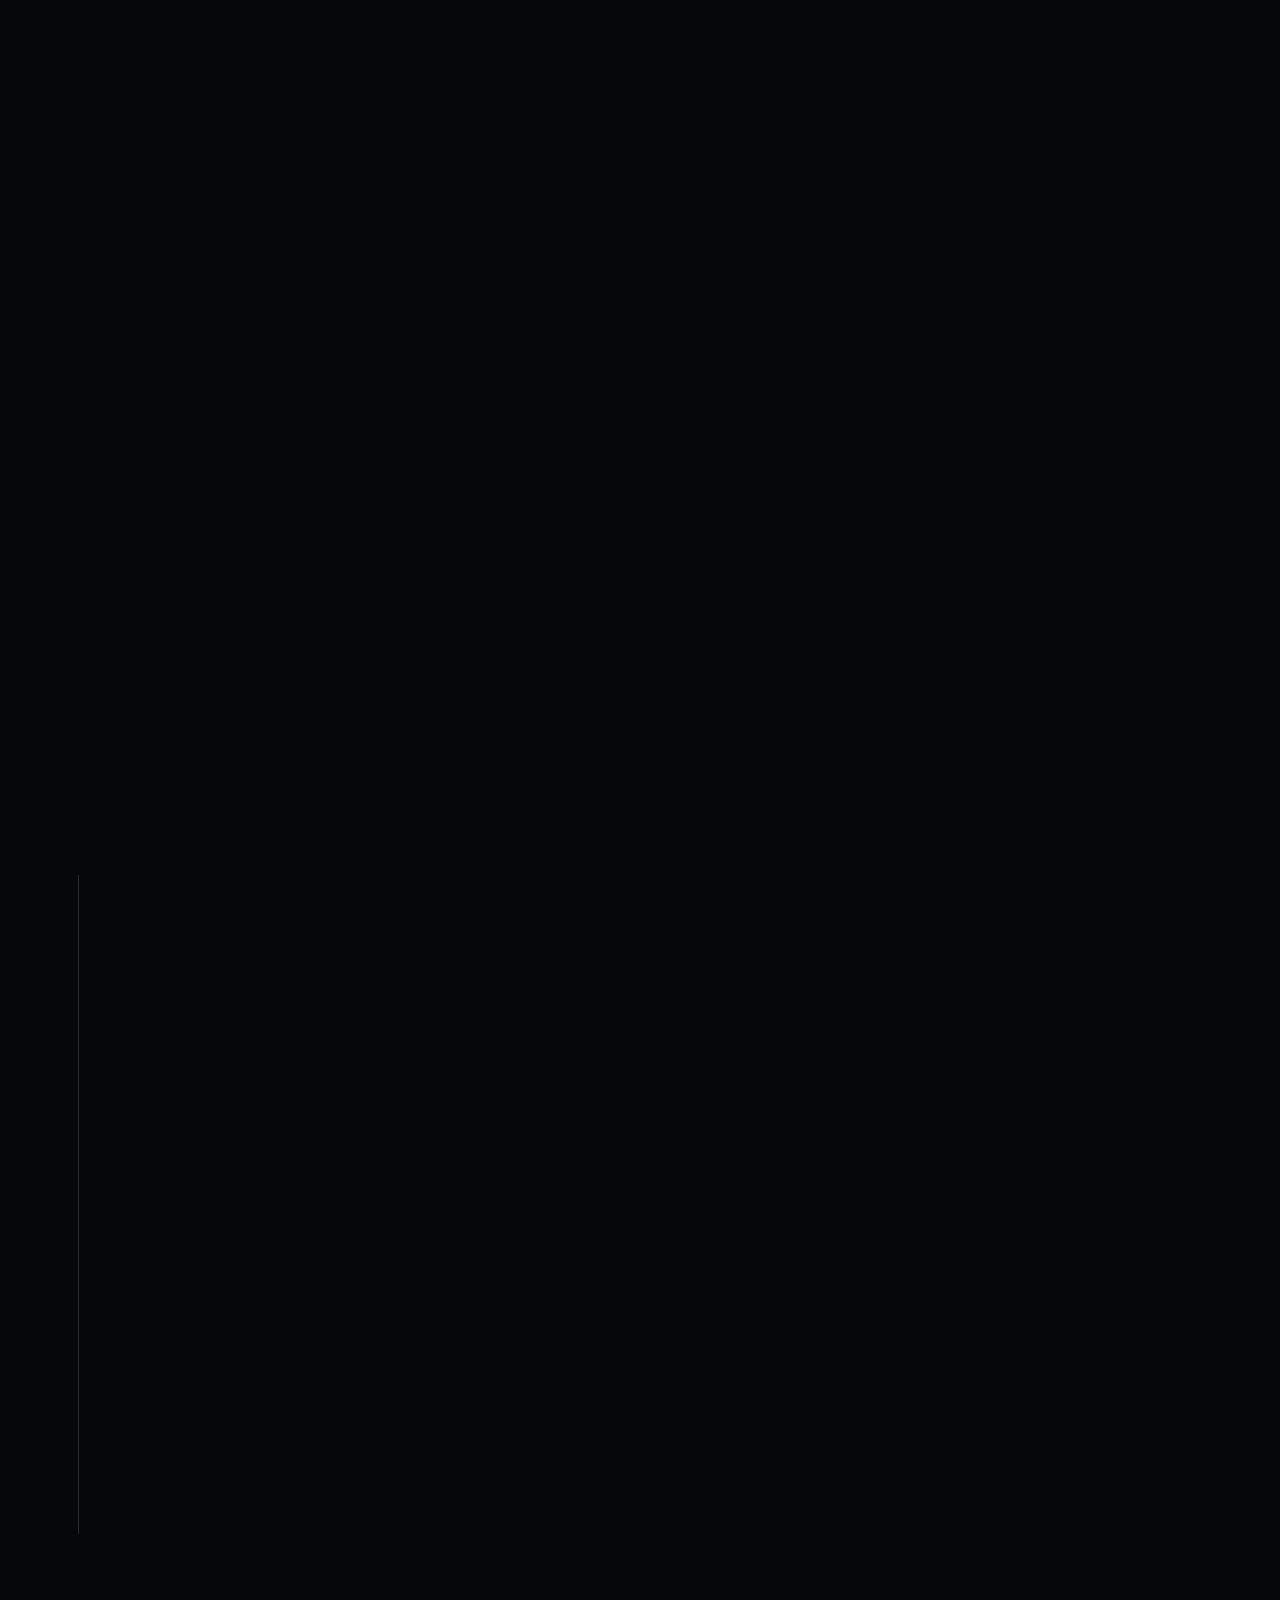
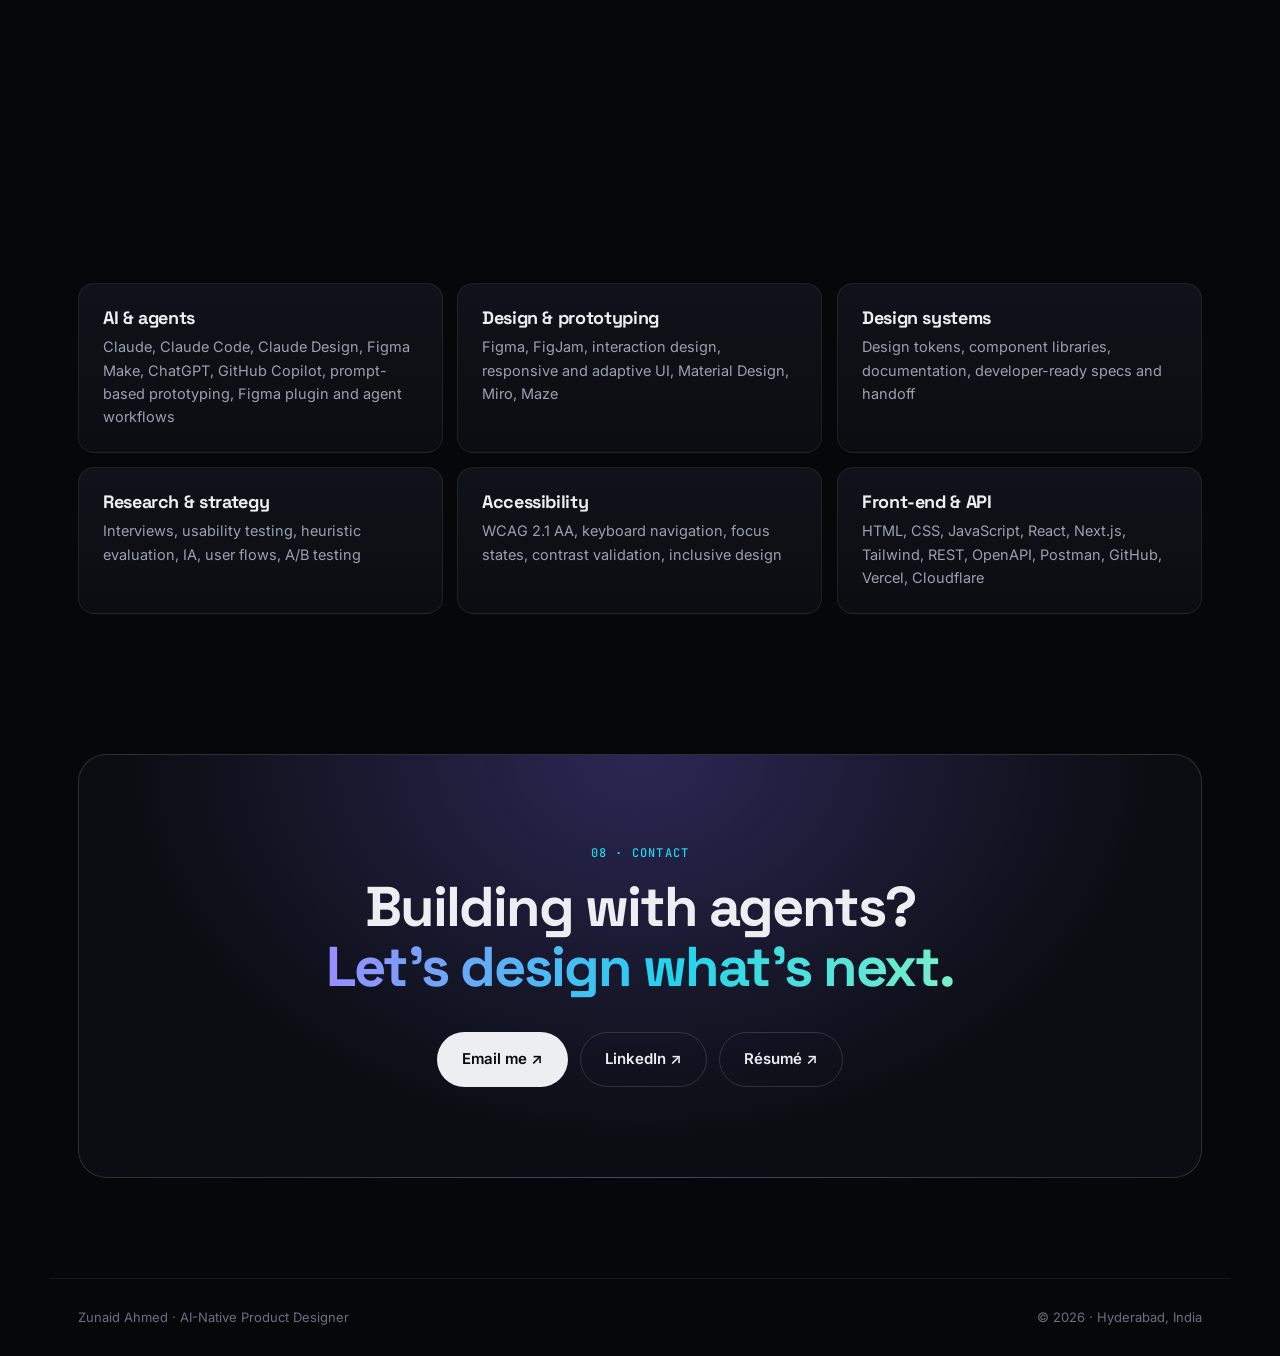
==== commit 9a2da5a5: "Redesign homepage as dark AI-native portfolio; update resume PDF Hero with neural canvas, interactiv" ====
--- a/index.html
+++ b/index.html
@@ -3,16 +3,16 @@
 <head>
 <meta charset="UTF-8">
 <meta name="viewport" content="width=device-width, initial-scale=1.0">
-<title>Zunaid Ahmed — Senior Product Designer</title>
-<meta name="description" content="Senior Product Designer in Hyderabad with 6+ years designing enterprise web, Android and SaaS products: complex workflows, design systems, accessibility and human-AI interaction.">
+<title>Zunaid Ahmed — AI-Native Product Designer</title>
+<meta name="description" content="AI-native Senior Product Designer building design agents, automated design workflows and UX intelligence systems. Creator of UX Direct, an AI UX agent that designs natively in Figma.">
 <link rel="canonical" href="https://zunaidxdesign.vercel.app/">
 <meta property="og:url" content="https://zunaidxdesign.vercel.app/">
 <meta property="og:type" content="website">
-<meta property="og:title" content="Zunaid Ahmed — Senior Product Designer">
-<meta property="og:description" content="Enterprise UX, native Android, design systems and AI-native product design.">
+<meta property="og:title" content="Zunaid Ahmed — AI-Native Product Designer">
+<meta property="og:description" content="Design agents, automated design workflows and UX intelligence, from a designer who ships the tooling.">
 <meta property="og:image" content="assets/case-studies/images/rapido-cover.jpg">
 <meta name="twitter:card" content="summary_large_image">
-<meta name="theme-color" content="#F4F3EE">
+<meta name="theme-color" content="#06070A">
 <link rel="preconnect" href="https://fonts.googleapis.com">
 <link rel="preconnect" href="https://fonts.gstatic.com" crossorigin>
 <link href="https://fonts.googleapis.com/css2?family=Space+Grotesk:wght@400;500;600;700&family=Inter:wght@400;500;600&family=JetBrains+Mono:wght@400;500&display=swap" rel="stylesheet">
@@ -20,160 +20,286 @@
 </head>
 <body>
 <a class="skip" href="#work">Skip to work</a>
+<div class="progress" id="progress" aria-hidden="true"></div>
+<div class="spotlight" id="spotlight" aria-hidden="true"></div>
 
 <header class="nav" id="nav">
-  <a href="#top" class="brand" aria-label="Zunaid Ahmed, home">ZA<span>.</span></a>
+  <a href="#top" class="brand" aria-label="Zunaid Ahmed, home"><span class="brand-mark">ZA</span><span class="brand-dot"></span></a>
   <nav aria-label="Primary">
+    <a href="#agent">Agent</a>
+    <a href="#intelligence">Intelligence</a>
+    <a href="#workflow">Workflow</a>
     <a href="#work">Work</a>
-    <a href="#about">About</a>
     <a href="#experience">Experience</a>
-    <a href="#system">Toolkit</a>
     <a href="#contact">Contact</a>
   </nav>
-  <a class="btn btn-sm" href="assets/Zunaid_Ahmed_Resume.pdf" target="_blank" rel="noopener">Résumé ↗</a>
+  <div class="nav-right">
+    <button class="kbd-btn" id="openPalette" type="button" aria-label="Open command menu"><span>Jump to</span><kbd>⌘K</kbd></button>
+    <a class="btn btn-sm magnetic" href="assets/Zunaid_Ahmed_Resume.pdf" target="_blank" rel="noopener">Résumé ↗</a>
+  </div>
 </header>
 
 <main id="top">
 
   <!-- HERO -->
-  <section class="hero">
-    <p class="eyebrow"><span class="dot"></span> Senior Product Designer · Hyderabad, India · Open to work</p>
-    <h1>I design enterprise products<br>that make <em>complex work</em> feel simple.</h1>
-    <p class="lede">6+ years across enterprise SaaS, native Android, fintech and healthcare. I turn messy requirements into clear workflows, scalable design systems and interfaces people trust, with AI as part of the process, not the point.</p>
-    <div class="cta">
-      <a class="btn" href="#work">View selected work</a>
-      <a class="btn btn-ghost" href="mailto:xunayd786@gmail.com">xunayd786@gmail.com</a>
-    </div>
-
-    <dl class="stats">
-      <div><dt>6+</dt><dd>years in product design</dd></div>
-      <div><dt>23%</dt><dd>task-completion lift via A/B testing</dd></div>
-      <div><dt>28%</dt><dd>fewer support tickets from UX fixes</dd></div>
-      <div><dt>8</dt><dd>case studies, web to in-car</dd></div>
-    </dl>
+  <section class="hero" id="hero">
+    <canvas id="neural" aria-hidden="true"></canvas>
+    <div class="hero-inner">
+      <p class="status"><span class="pulse"></span> Open to work · Senior Product Designer · Hyderabad</p>
+      <h1 class="hero-title">
+        <span class="line"><span>AI-native</span></span>
+        <span class="line"><span>product designer</span></span>
+        <span class="line"><span class="grad">who builds the agents.</span></span>
+      </h1>
+      <p class="lede">I design products people trust, and the <strong>design agents, automated workflows and UX intelligence systems</strong> that make teams ship them faster. Creator of <em>UX Direct</em>: an AI UX designer that works natively inside Figma.</p>
+
+      <p class="typed" aria-live="off"><span class="prompt">&gt;</span> <span id="typed"></span><span class="caret"></span></p>
+
+      <div class="cta">
+        <a class="btn magnetic" href="#agent">Watch the agent work <span class="arr">↓</span></a>
+        <a class="btn btn-ghost magnetic" href="#work">Selected work</a>
+      </div>
+
+      <dl class="stats">
+        <div><dt data-count="6" data-suffix="+">0</dt><dd>years in product design</dd></div>
+        <div><dt data-count="23" data-suffix="%">0</dt><dd>task-completion lift from A/B testing</dd></div>
+        <div><dt data-count="28" data-suffix="%">0</dt><dd>fewer support tickets from UX fixes</dd></div>
+        <div><dt data-count="2" data-suffix="">0</dt><dd>AI-native products built, 0→1</dd></div>
+      </dl>
+    </div>
+    <a class="scroll-hint" href="#agent" aria-label="Scroll to agent demo"><span></span></a>
+  </section>
+
+  <!-- MARQUEE -->
+  <div class="marquee" aria-hidden="true">
+    <div class="track">
+      <span>Design agents</span><i>✦</i><span>Native Figma automation</span><i>✦</i><span>UX intelligence</span><i>✦</i><span>Human-AI interaction</span><i>✦</i><span>Design systems</span><i>✦</i><span>Automated QA</span><i>✦</i><span>Agentic workflows</span><i>✦</i>
+      <span>Design agents</span><i>✦</i><span>Native Figma automation</span><i>✦</i><span>UX intelligence</span><i>✦</i><span>Human-AI interaction</span><i>✦</i><span>Design systems</span><i>✦</i><span>Automated QA</span><i>✦</i><span>Agentic workflows</span><i>✦</i>
+    </div>
+  </div>
+
+  <!-- UX DIRECT AGENT -->
+  <section class="section" id="agent">
+    <div class="section-head reveal">
+      <p class="eyebrow">01 · Flagship project</p>
+      <h2>UX Direct. An AI UX designer that <span class="grad">draws in Figma.</span></h2>
+      <p class="sub">A Figma plugin and design agent I'm building. It takes a brief, reads the canvas, writes native Figma layers, preserves your source content and checks its own work against objective quality criteria before it hands anything back.</p>
+    </div>
+
+    <div class="agent reveal">
+      <div class="agent-panel">
+        <div class="panel-bar"><span class="lights"><i></i><i></i><i></i></span><span class="panel-title">ux-direct · agent run</span><span class="badge" id="runState">idle</span></div>
+        <div class="brief">
+          <label for="brief">Brief</label>
+          <div class="brief-field">
+            <input id="brief" type="text" value="Design a clean onboarding screen for a fintech app" spellcheck="false" aria-label="Design brief">
+            <button class="btn btn-sm" id="runAgent" type="button">Run agent ▸</button>
+          </div>
+          <div class="chips-row" id="presets">
+            <button type="button" data-brief="Redesign a pricing page with three tiers">Pricing page</button>
+            <button type="button" data-brief="Dashboard for clinical trial eligibility screening">Clinical dashboard</button>
+            <button type="button" data-brief="Mobile checkout with saved cards and UPI">Mobile checkout</button>
+          </div>
+        </div>
+        <ol class="steps" id="steps">
+          <li data-step="0"><span class="n">01</span><div><b>Plan the task</b><small>Break the brief into screens, states and content to preserve</small></div><span class="tick"></span></li>
+          <li data-step="1"><span class="n">02</span><div><b>Read the canvas</b><small>Inspect existing frames, styles and design-system rules</small></div><span class="tick"></span></li>
+          <li data-step="2"><span class="n">03</span><div><b>Write native layers</b><small>Auto-layout frames, real text, tokens. Not flattened images</small></div><span class="tick"></span></li>
+          <li data-step="3"><span class="n">04</span><div><b>Run quality checks</b><small>Spacing, contrast, hierarchy, content integrity</small></div><span class="tick"></span></li>
+          <li data-step="4"><span class="n">05</span><div><b>Iterate &amp; hand back</b><small>Fix what failed, re-check, surface it for human review</small></div><span class="tick"></span></li>
+        </ol>
+        <div class="log" id="log" role="log" aria-live="polite"></div>
+      </div>
+
+      <div class="canvas-wrap">
+        <div class="canvas-bar"><span>Figma · Page 1</span><span class="zoom">100%</span></div>
+        <div class="canvas" id="canvas">
+          <div class="cursor-agent" id="agentCursor"><svg width="16" height="16" viewBox="0 0 16 16"><path d="M2 1l11 5-5 2-2 5z" fill="currentColor"/></svg><em>UX Direct</em></div>
+          <div class="frame" id="frame">
+            <div class="frame-label" id="frameLabel">Frame 1 · 390 × 844</div>
+            <div class="f-el f-status" data-i="0"></div>
+            <div class="f-el f-logo" data-i="1"></div>
+            <div class="f-el f-title" data-i="2"></div>
+            <div class="f-el f-text" data-i="3"></div>
+            <div class="f-el f-text short" data-i="4"></div>
+            <div class="f-el f-card" data-i="5"><i></i><i></i></div>
+            <div class="f-el f-cta" data-i="6"></div>
+            <div class="f-el f-link" data-i="7"></div>
+          </div>
+          <div class="score" id="score">
+            <div class="score-ring"><svg viewBox="0 0 44 44"><circle cx="22" cy="22" r="19" class="bg"/><circle cx="22" cy="22" r="19" class="fg" id="ring"/></svg><b id="scoreNum">0</b></div>
+            <ul id="checks">
+              <li data-c="0"><span></span>Spacing on 8pt grid</li>
+              <li data-c="1"><span></span>Contrast ≥ 4.5:1</li>
+              <li data-c="2"><span></span>Source content preserved</li>
+              <li data-c="3"><span></span>Tokens, not hex values</li>
+            </ul>
+          </div>
+        </div>
+        <p class="note">Illustrative simulation of the agent loop. The real plugin runs against live Figma files.</p>
+      </div>
+    </div>
+
+    <div class="pillars reveal">
+      <article class="tilt"><span class="ico">◐</span><h3>Native, not flattened</h3><p>Every output is editable Figma: auto-layout, real text, styles. Designers can pick it up and keep going.</p></article>
+      <article class="tilt"><span class="ico">⌘</span><h3>Content-safe</h3><p>The agent preserves source content instead of inventing copy, so nothing quietly changes between brief and canvas.</p></article>
+      <article class="tilt"><span class="ico">✓</span><h3>Self-checking</h3><p>Objective quality criteria run on every pass. Failures trigger iteration, which cuts manual correction.</p></article>
+      <article class="tilt"><span class="ico">⇄</span><h3>Human in the loop</h3><p>I designed the workflow, the quality bar and the design-system rules the agent follows. People approve before anything is written.</p></article>
+    </div>
+  </section>
+
+  <!-- UX INTELLIGENCE -->
+  <section class="section" id="intelligence">
+    <div class="section-head reveal">
+      <p class="eyebrow">02 · UX intelligence system</p>
+      <h2>An agent is only as good as <span class="grad">what it knows.</span></h2>
+      <p class="sub">Behind UX Direct sits an intelligence layer: it audits real sites, benchmarks them against peers, proposes better information architecture, and learns from design feedback.</p>
+    </div>
+
+    <div class="intel reveal">
+      <div class="intel-nav" role="tablist" aria-label="UX intelligence modules">
+        <button role="tab" class="on" data-tab="0" aria-selected="true">Discover</button>
+        <button role="tab" data-tab="1" aria-selected="false">Audit</button>
+        <button role="tab" data-tab="2" aria-selected="false">Benchmark</button>
+        <button role="tab" data-tab="3" aria-selected="false">Re-architect</button>
+        <button role="tab" data-tab="4" aria-selected="false">Learn</button>
+      </div>
+      <div class="intel-body">
+        <div class="intel-pane on" data-pane="0">
+          <div class="txt"><h3>Map the site before judging it</h3>
+          <p>The system crawls a site, builds its page inventory and journeys, and gives every later step a shared map to work from.</p></div>
+          <div class="viz sitemap"><span class="node root">Home</span><span class="node">Products</span><span class="node">Pricing</span><span class="node">Support</span><span class="node">Login</span><span class="node sm">Plans</span><span class="node sm">Compare</span><span class="node sm">FAQ</span><span class="node sm">Contact</span></div>
+        </div>
+        <div class="intel-pane" data-pane="1">
+          <div class="txt"><h3>Page-level audits, consistently scored</h3>
+          <p>Each page is evaluated against the same heuristics and accessibility criteria, so findings are comparable across pages and across time.</p></div>
+          <div class="viz bars">
+            <div><label>Visibility of status</label><i style="--w:82%"></i></div>
+            <div><label>Error prevention</label><i style="--w:56%"></i></div>
+            <div><label>Accessibility</label><i style="--w:68%"></i></div>
+            <div><label>Consistency</label><i style="--w:74%"></i></div>
+          </div>
+          <p class="viz-note">Sample output shape, not client data.</p>
+        </div>
+        <div class="intel-pane" data-pane="2">
+          <div class="txt"><h3>Benchmark against the field</h3>
+          <p>Run the same audit on competitors and see where a product leads, trails or is simply different, before a single screen is redesigned.</p></div>
+          <div class="viz bench">
+            <div class="row head"><span></span><span>You</span><span>Peer A</span><span>Peer B</span></div>
+            <div class="row"><span>Navigation clarity</span><b class="g">●</b><b class="y">●</b><b class="g">●</b></div>
+            <div class="row"><span>Task flow length</span><b class="y">●</b><b class="g">●</b><b class="r">●</b></div>
+            <div class="row"><span>Mobile usability</span><b class="r">●</b><b class="y">●</b><b class="g">●</b></div>
+          </div>
+          <p class="viz-note">Illustrative layout.</p>
+        </div>
+        <div class="intel-pane" data-pane="3">
+          <div class="txt"><h3>From findings to a better IA</h3>
+          <p>Audit and benchmark evidence feed an improved information architecture, so redesign starts from structure, not from taste.</p></div>
+          <div class="viz ia"><div class="col"><b>Before</b><span>Products</span><span>Services</span><span>Solutions</span><span>Offers</span><span>Resources</span><span>Help</span></div><div class="arrow">→</div><div class="col good"><b>After</b><span>Plans &amp; pricing</span><span>Compare</span><span>Get started</span><span>Support</span></div></div>
+        </div>
+        <div class="intel-pane" data-pane="4">
+          <div class="txt"><h3>A shared brain that gets sharper</h3>
+          <p>Approved references and designer feedback are stored as reusable knowledge, with retrieval evals to check that what the agent recalls is actually useful. Client-specific findings stay separate from generalised, approved rules.</p></div>
+          <div class="viz loop"><span>Reference</span><i>→</i><span>Feedback</span><i>→</i><span>Review</span><i>→</i><span>Eval</span><i>→</i><span>Retrieve</span></div>
+        </div>
+      </div>
+    </div>
+  </section>
+
+  <!-- WORKFLOW -->
+  <section class="section" id="workflow">
+    <div class="section-head reveal">
+      <p class="eyebrow">03 · Automated design workflow</p>
+      <h2>From brief to handoff, with <span class="grad">agents in the loop.</span></h2>
+      <p class="sub">How I use AI across a product cycle: automate the repeatable, keep people on the judgement calls.</p>
+    </div>
+    <div class="flow reveal" id="flow">
+      <div class="flow-line"><i id="flowFill"></i></div>
+      <div class="flow-step"><span class="dot"></span><small>Research</small><h3>Synthesize</h3><p>AI clusters notes and flags patterns. I decide what matters.</p><em>Human decides</em></div>
+      <div class="flow-step"><span class="dot"></span><small>Audit</small><h3>Evaluate</h3><p>Automated heuristic and accessibility sweeps give a consistent baseline.</p><em>Agent runs</em></div>
+      <div class="flow-step"><span class="dot"></span><small>Structure</small><h3>Architect</h3><p>Evidence-backed IA proposals, reviewed and reshaped by the designer.</p><em>Agent + human</em></div>
+      <div class="flow-step"><span class="dot"></span><small>Design</small><h3>Build in Figma</h3><p>Design agent writes native layers from the system's tokens and rules.</p><em>Agent runs</em></div>
+      <div class="flow-step"><span class="dot"></span><small>Quality</small><h3>Verify</h3><p>Objective checks catch spacing, contrast and content drift.</p><em>Agent runs</em></div>
+      <div class="flow-step"><span class="dot"></span><small>Handoff</small><h3>Ship</h3><p>Developer-ready specs, tokens and docs, API-aware from day one.</p><em>Human approves</em></div>
+    </div>
   </section>
 
   <!-- WORK -->
   <section class="section" id="work">
     <div class="section-head reveal">
-      <p class="eyebrow">01 · Selected work</p>
-      <h2>Problems with real stakes, designed end to end.</h2>
-    </div>
+      <p class="eyebrow">04 · Selected work</p>
+      <h2>AI-native products, and problems with real stakes.</h2>
+    </div>
+
+    <a class="feature reveal tilt" href="trialiq-ai.html">
+      <div class="feature-visual">
+        <img src="assets/case-studies/logos/trialiq-logo.png" alt="TrialIQ AI logo" loading="lazy">
+        <div class="verdict"><span class="vt">AI suggestion</span><b>Likely eligible</b><div class="conf"><i style="--w:78%"></i></div><small>Evidence · Protocol §4.2 · 3 safety signals</small><span class="human">Awaiting coordinator review</span></div>
+      </div>
+      <div class="feature-body">
+        <p class="tag">Own product · Healthcare · AI-native · 2026</p>
+        <h3>TrialIQ AI</h3>
+        <p>A 0→1 workflow platform that helps clinical trial coordinators screen eligibility faster, without blindly trusting an AI verdict. Protocol documentation, participant details and real-time safety signals live in one workspace.</p>
+        <p class="impact">Human-AI interaction · trust &amp; explainability · decision support</p>
+        <span class="more">Read case study →</span>
+      </div>
+    </a>
 
     <div class="work">
-      <a class="card card-feature reveal" href="trialiq-ai.html">
-        <div class="thumb thumb-logo"><img src="assets/case-studies/logos/trialiq-logo.png" alt="TrialIQ AI logo" loading="lazy"></div>
-        <div class="card-body">
-          <p class="tag">Own product · Healthcare · AI-native · 2026</p>
-          <h3>TrialIQ AI</h3>
-          <p>A 0→1 platform that helps clinical trial coordinators screen participant eligibility faster, without asking them to blindly trust an AI verdict. Protocol, eligibility and safety signals live in one workspace.</p>
-          <p class="impact">Human-AI interaction · trust &amp; explainability · decision support</p>
-          <span class="more">Read case study →</span>
-        </div>
-      </a>
-
-      <a class="card reveal" href="case-studies/rapido-ambulance-mode.html">
+      <a class="card reveal tilt" href="case-studies/rapido-ambulance-mode.html">
         <div class="thumb"><img src="assets/case-studies/images/rapido-cover.jpg" alt="Rapido Ambulance Mode cover" loading="lazy"></div>
-        <div class="card-body">
-          <p class="tag">Mobility · Healthcare</p>
-          <h3>Rapido Ambulance Mode</h3>
-          <p>Emergency booking that cuts a 15–20 minute phone scramble to a guided, sub-60-second flow with live ICU visibility.</p>
-          <p class="impact">4.2× faster · 91% satisfaction · 68% lower panic score</p>
-          <span class="more">Read case study →</span>
-        </div>
-      </a>
-
-      <a class="card reveal" href="case-studies/volopay-virtual-cards.html">
+        <div class="card-body"><p class="tag">Mobility · Healthcare</p><h3>Rapido Ambulance Mode</h3><p>Emergency booking cut from a 15–20 minute phone scramble to a guided, sub-60-second flow.</p><p class="impact">4.2× faster · 91% satisfaction · 68% lower panic score</p><span class="more">Read case study →</span></div>
+      </a>
+      <a class="card reveal tilt" href="case-studies/volopay-virtual-cards.html">
         <div class="thumb"><img src="assets/case-studies/images/volopay-cover.jpg" alt="Volopay Virtual Cards cover" loading="lazy"></div>
-        <div class="card-body">
-          <p class="tag">Fintech · B2B SaaS</p>
-          <h3>Volopay Virtual Cards</h3>
-          <p>A single-panel creation flow for accountants to issue, assign and track cards, with cost-to-company always in view.</p>
-          <p class="impact">Fewer steps · multi-currency · always-visible CTC</p>
-          <span class="more">Read case study →</span>
-        </div>
-      </a>
-
-      <a class="card reveal" href="case-studies/emax-product-comparison.html">
+        <div class="card-body"><p class="tag">Fintech · B2B SaaS</p><h3>Volopay Virtual Cards</h3><p>A single-panel flow for accountants to issue, assign and track cards with cost always in view.</p><p class="impact">Fewer steps · multi-currency · always-visible CTC</p><span class="more">Read case study →</span></div>
+      </a>
+      <a class="card reveal tilt" href="case-studies/emax-product-comparison.html">
         <div class="thumb"><img src="assets/case-studies/images/emax-cover.jpg" alt="Emax Product Comparison cover" loading="lazy"></div>
-        <div class="card-body">
-          <p class="tag">Ecommerce · Responsive web</p>
-          <h3>Emax Product Comparison</h3>
-          <p>Four-product, spec-by-spec comparison for the UAE's largest electronics retailer.</p>
-          <p class="impact">Targets 34% of high-value purchase decisions</p>
-          <span class="more">Read case study →</span>
-        </div>
-      </a>
-
-      <a class="card reveal" href="case-studies/tesla-infotainment.html">
+        <div class="card-body"><p class="tag">Ecommerce · Responsive web</p><h3>Emax Product Comparison</h3><p>Four-product, spec-by-spec comparison for the UAE's largest electronics retailer.</p><p class="impact">Targets 34% of high-value purchase decisions</p><span class="more">Read case study →</span></div>
+      </a>
+      <a class="card reveal tilt" href="case-studies/tesla-infotainment.html">
         <div class="thumb"><img src="assets/case-studies/images/tesla-cover.jpg" alt="Tesla infotainment concept cover" loading="lazy"></div>
-        <div class="card-body">
-          <p class="tag">Automotive · Concept</p>
-          <h3>Tesla Infotainment</h3>
-          <p>A 14-screen dark HMI for Level-3 autonomy on Indian roads: glanceable, with progressive disclosure.</p>
-          <p class="impact">Glance-optimised · co-pilot legibility</p>
-          <span class="more">Read case study →</span>
-        </div>
-      </a>
-
-      <a class="card reveal" href="case-studies/blinkit-store-manager-widget.html">
+        <div class="card-body"><p class="tag">Automotive · Concept</p><h3>Tesla Infotainment</h3><p>A 14-screen dark HMI for Level-3 autonomy on Indian roads: glanceable, with progressive disclosure.</p><p class="impact">Glance-optimised · co-pilot legibility</p><span class="more">Read case study →</span></div>
+      </a>
+      <a class="card reveal tilt" href="case-studies/blinkit-store-manager-widget.html">
         <div class="thumb"><img src="assets/case-studies/images/blinkit-widget-cover.jpg" alt="Blinkit Store Manager Widget cover" loading="lazy"></div>
-        <div class="card-body">
-          <p class="tag">Q-commerce · Mobile</p>
-          <h3>Blinkit Store Manager Widget</h3>
-          <p>A humanised checkout moment: from impersonal "team" copy to a personal "I'm packing your order".</p>
-          <p class="impact">First-person copy · milestone badges · live context</p>
-          <span class="more">Read case study →</span>
-        </div>
-      </a>
-
-      <a class="card reveal" href="case-studies/blinkit-heuristic-evaluation.html">
+        <div class="card-body"><p class="tag">Q-commerce · Mobile</p><h3>Blinkit Store Manager Widget</h3><p>A humanised checkout moment: from impersonal "team" copy to a personal "I'm packing your order".</p><p class="impact">First-person copy · milestone badges · live context</p><span class="more">Read case study →</span></div>
+      </a>
+      <a class="card reveal tilt" href="case-studies/blinkit-heuristic-evaluation.html">
         <div class="thumb"><img src="assets/case-studies/images/blinkit-heuristic-cover.jpg" alt="Blinkit heuristic evaluation cover" loading="lazy"></div>
-        <div class="card-body">
-          <p class="tag">UX research · Audit</p>
-          <h3>Blinkit Heuristic Evaluation</h3>
-          <p>A full Nielsen 10-heuristic review mapping visibility, error-prevention and recall gaps in the live app.</p>
-          <p class="impact">10 heuristics · gaps in H3, H8, H9 · core flow validated</p>
-          <span class="more">Read case study →</span>
-        </div>
-      </a>
-
-      <a class="card reveal" href="case-studies/grabon-heuristic-evaluation.html">
+        <div class="card-body"><p class="tag">UX research · Audit</p><h3>Blinkit Heuristic Evaluation</h3><p>A full Nielsen 10-heuristic review mapping visibility, error-prevention and recall gaps.</p><p class="impact">10 heuristics · gaps in H3, H8, H9</p><span class="more">Read case study →</span></div>
+      </a>
+      <a class="card reveal tilt" href="case-studies/grabon-heuristic-evaluation.html">
         <div class="thumb"><img src="assets/case-studies/images/grabon-cover.jpg" alt="GrabOn usability audit cover" loading="lazy"></div>
-        <div class="card-body">
-          <p class="tag">UX research · Redesign</p>
-          <h3>GrabOn Audit &amp; Redesign</h3>
-          <p>Heuristic evaluation of coupon redemption, followed by a thumb-reachable, one-handed redesign.</p>
-          <p class="impact">Less code-copy friction · ergonomic layout</p>
-          <span class="more">Read case study →</span>
-        </div>
+        <div class="card-body"><p class="tag">UX research · Redesign</p><h3>GrabOn Audit &amp; Redesign</h3><p>Heuristic evaluation of coupon redemption, then a thumb-reachable, one-handed redesign.</p><p class="impact">Less code-copy friction · ergonomic layout</p><span class="more">Read case study →</span></div>
       </a>
     </div>
   </section>
 
   <!-- ABOUT -->
-  <section class="section about" id="about">
-    <div class="section-head reveal">
-      <p class="eyebrow">02 · About</p>
-      <h2>Clarity is the product.</h2>
+  <section class="section" id="about">
+    <div class="section-head reveal">
+      <p class="eyebrow">05 · About</p>
+      <h2>Designer who ships the tooling.</h2>
     </div>
     <div class="about-grid reveal">
       <div class="about-copy">
-        <p>I'm a product designer who works best where the problem isn't fully defined yet: competing constraints, dense information, high stakes. I care about interaction details, and just as much about the systems behind them: information architecture, design tokens, API-aware handoff and the decisions an interface enables.</p>
-        <p>I've led UX for a native Android app used in construction surveying, designed analytics and reporting SaaS, and built an AI-native design system. I work daily with product managers, engineers, QA and global client stakeholders.</p>
-        <p>I also build my own tools. UX Direct, a Figma plugin and AI design agent I'm developing, creates native Figma designs and checks them against objective quality criteria.</p>
+        <p>I'm a product designer with 6+ years across enterprise SaaS, native Android, fintech and healthcare. I work best where the problem isn't fully defined: competing constraints, dense information, high stakes.</p>
+        <p>Lately I've been moving design from "tool I operate" to "system I direct": building an AI-native design system, wiring AI into ideation, prototyping and documentation, and creating UX Direct so agents can do the repeatable work while designers keep the judgement.</p>
+        <p>I'm comfortable in code (HTML, CSS, JS, React, Next.js, REST, OpenAPI) and speak engineer, so the handoff is never the weak link.</p>
         <ul class="chips" aria-label="Focus areas">
-          <li>Enterprise workflows</li><li>Native Android</li><li>Design systems</li><li>WCAG 2.1 AA</li><li>Human-AI interaction</li><li>Research &amp; testing</li>
+          <li>Design agents</li><li>Human-AI interaction</li><li>Design systems</li><li>UX audits</li><li>WCAG 2.1 AA</li><li>Enterprise workflows</li><li>Native Android</li>
         </ul>
       </div>
-      <img class="avatar" src="assets/case-studies/images/avatar2.jpg" alt="Portrait of Zunaid Ahmed">
+      <div class="avatar-wrap"><img class="avatar" src="assets/case-studies/images/avatar2.jpg" alt="Portrait of Zunaid Ahmed"><span class="ring"></span></div>
     </div>
   </section>
 
   <!-- EXPERIENCE -->
   <section class="section" id="experience">
     <div class="section-head reveal">
-      <p class="eyebrow">03 · Experience</p>
+      <p class="eyebrow">06 · Experience</p>
       <h2>Six years of enterprise product work.</h2>
     </div>
     <ol class="timeline">
@@ -183,8 +309,8 @@
           <h3>Senior UX Designer <span>LTIMindtree · Topcon Corporation</span></h3>
           <ul>
             <li>Led end-to-end UX for a native Android app for construction surveying and geospatial field workflows, on Material Design 3.</li>
-            <li>Built component libraries and a design-token architecture, plus an AI-native design system.</li>
-            <li>Ran usability tests and heuristic reviews, designing to WCAG 2.1 AA.</li>
+            <li>Built an AI-native design system and integrated AI tools into ideation, prototyping, documentation and designer–developer collaboration.</li>
+            <li>Built component libraries and a design-token architecture; ran usability tests and heuristic reviews to WCAG 2.1 AA.</li>
             <li>Led A/B tests in Figma, Maze and analytics: <strong>+23% task completion</strong>.</li>
           </ul>
         </div>
@@ -195,8 +321,8 @@
           <h3>Product / Creative Design <span>Biva.ai</span></h3>
           <ul>
             <li>Directed UX for SaaS modules: analytics, reporting and decision-support dashboards.</li>
-            <li>Designed around REST APIs, mapping endpoints and error states into loading, empty and validation states; reviewed OpenAPI docs with engineers in Postman.</li>
-            <li>Built design systems and documentation for consistency across responsive web.</li>
+            <li>Designed around REST APIs, mapping endpoints and error states into loading, empty and validation UI; reviewed OpenAPI docs with engineers in Postman.</li>
+            <li>Used AI-powered workflows to speed up ideation and iteration; built design systems and documentation.</li>
           </ul>
         </div>
       </li>
@@ -205,7 +331,7 @@
         <div>
           <h3>UI Designer <span>Saras Analytics</span></h3>
           <ul>
-            <li>Designed data platforms, reporting interfaces and workflow-centric apps for global ecommerce brands.</li>
+            <li>Designed enterprise data platforms and reporting interfaces for global ecommerce brands.</li>
             <li>Ran research, usability testing and prototype validation: <strong>28% fewer support tickets</strong>.</li>
           </ul>
         </div>
@@ -213,40 +339,49 @@
     </ol>
   </section>
 
-  <!-- TOOLKIT -->
-  <section class="section" id="system">
-    <div class="section-head reveal">
-      <p class="eyebrow">04 · Toolkit</p>
-      <h2>Craft, systems and just enough code.</h2>
+  <!-- STACK -->
+  <section class="section" id="stack">
+    <div class="section-head reveal">
+      <p class="eyebrow">07 · Toolkit</p>
+      <h2>Craft, systems and agent-grade tooling.</h2>
     </div>
     <div class="toolkit reveal">
-      <div><h3>Research &amp; strategy</h3><p>User interviews, usability testing, heuristic evaluation, information architecture, user flows, A/B testing</p></div>
-      <div><h3>Design &amp; prototyping</h3><p>Figma, FigJam, interaction design, responsive and adaptive UI, Material Design, Miro, Maze</p></div>
-      <div><h3>Design systems</h3><p>Design tokens, component libraries, documentation, developer-ready specs and handoff</p></div>
-      <div><h3>Accessibility</h3><p>WCAG 2.1 AA, keyboard navigation, focus states, contrast validation, inclusive design</p></div>
-      <div><h3>Front-end &amp; API awareness</h3><p>HTML, CSS, JavaScript, React, Next.js, Tailwind, REST, OpenAPI, Postman, GitHub, Vercel</p></div>
-      <div><h3>AI-assisted design</h3><p>Claude, Claude Code, Figma Make, ChatGPT, GitHub Copilot, prompt-based prototyping, Figma plugin and agent workflows</p></div>
+      <div class="tilt"><h3>AI &amp; agents</h3><p>Claude, Claude Code, Claude Design, Figma Make, ChatGPT, GitHub Copilot, prompt-based prototyping, Figma plugin and agent workflows</p></div>
+      <div class="tilt"><h3>Design &amp; prototyping</h3><p>Figma, FigJam, interaction design, responsive and adaptive UI, Material Design, Miro, Maze</p></div>
+      <div class="tilt"><h3>Design systems</h3><p>Design tokens, component libraries, documentation, developer-ready specs and handoff</p></div>
+      <div class="tilt"><h3>Research &amp; strategy</h3><p>Interviews, usability testing, heuristic evaluation, IA, user flows, A/B testing</p></div>
+      <div class="tilt"><h3>Accessibility</h3><p>WCAG 2.1 AA, keyboard navigation, focus states, contrast validation, inclusive design</p></div>
+      <div class="tilt"><h3>Front-end &amp; API</h3><p>HTML, CSS, JavaScript, React, Next.js, Tailwind, REST, OpenAPI, Postman, GitHub, Vercel, Cloudflare</p></div>
     </div>
   </section>
 
   <!-- CONTACT -->
   <section class="section contact" id="contact">
     <div class="contact-card reveal">
-      <p class="eyebrow light">05 · Contact</p>
-      <h2>Have a complex product to figure out?<br>Let's make something worth using.</h2>
+      <p class="eyebrow">08 · Contact</p>
+      <h2>Building with agents? <br><span class="grad">Let's design what's next.</span></h2>
       <div class="cta">
-        <a class="btn btn-light" href="mailto:xunayd786@gmail.com">Email me ↗</a>
-        <a class="btn btn-outline" href="https://www.linkedin.com/in/zunaidahmed786" target="_blank" rel="noopener">LinkedIn ↗</a>
-        <a class="btn btn-outline" href="assets/Zunaid_Ahmed_Resume.pdf" target="_blank" rel="noopener">Résumé ↗</a>
+        <a class="btn magnetic" href="mailto:xunayd786@gmail.com">Email me ↗</a>
+        <a class="btn btn-ghost magnetic" href="https://www.linkedin.com/in/zunaidahmed786" target="_blank" rel="noopener">LinkedIn ↗</a>
+        <a class="btn btn-ghost magnetic" href="assets/Zunaid_Ahmed_Resume.pdf" target="_blank" rel="noopener">Résumé ↗</a>
       </div>
     </div>
   </section>
 </main>
 
 <footer class="foot">
-  <span>Zunaid Ahmed · Senior Product Designer</span>
+  <span>Zunaid Ahmed · AI-Native Product Designer</span>
   <span>© 2026 · Hyderabad, India</span>
 </footer>
+
+<!-- COMMAND PALETTE -->
+<div class="palette" id="palette" hidden role="dialog" aria-modal="true" aria-label="Command menu">
+  <div class="palette-box">
+    <input id="paletteInput" type="text" placeholder="Jump to…" autocomplete="off" aria-label="Search sections">
+    <ul id="paletteList"></ul>
+    <p class="hint"><kbd>↑</kbd><kbd>↓</kbd> navigate · <kbd>Enter</kbd> go · <kbd>Esc</kbd> close</p>
+  </div>
+</div>
 
 <script src="js/home.js"></script>
 </body>
--- a/css/home.css
+++ b/css/home.css
@@ -1,141 +1,337 @@
+/* ============ TOKENS ============ */
 :root{
-  --paper:#F4F3EE; --card:#FFFFFF; --ink:#14171C; --muted:#5B616B; --line:#E2E0D8;
-  --signal:#4338CA; --signal-soft:#EEEDFB; --dark:#0C0E12;
-  --display:'Space Grotesk',system-ui,sans-serif; --body:'Inter',system-ui,sans-serif; --mono:'JetBrains Mono',ui-monospace,monospace;
-  --max:1160px; --gutter:clamp(20px,5vw,48px);
+  --bg:#06070A; --bg2:#0B0D12; --surface:#0F1218; --surface2:#141824;
+  --line:rgba(255,255,255,.08); --line2:rgba(255,255,255,.14);
+  --text:#EDEEF2; --soft:#9BA0AE; --mute:#6B7080;
+  --a1:#7C6CFF; --a2:#22D3EE; --a3:#F472B6;
+  --ok:#34D399; --warn:#FBBF24; --bad:#F87171;
+  --grad:linear-gradient(100deg,#9B8CFF 0%,#22D3EE 55%,#7CF0C9 100%);
+  --font-d:'Space Grotesk',system-ui,sans-serif; --font-b:'Inter',system-ui,sans-serif; --font-m:'JetBrains Mono',ui-monospace,monospace;
+  --max:1180px; --r:16px;
+  --ease:cubic-bezier(.16,.84,.44,1);
 }
-*{box-sizing:border-box;margin:0}
+*,*::before,*::after{box-sizing:border-box}
 html{scroll-behavior:smooth;scroll-padding-top:84px}
-body{background:var(--paper);color:var(--ink);font:400 17px/1.65 var(--body);-webkit-font-smoothing:antialiased}
-img{display:block;max-width:100%}
+body{margin:0;background:var(--bg);color:var(--text);font:16px/1.65 var(--font-b);-webkit-font-smoothing:antialiased;overflow-x:hidden}
+img{max-width:100%;display:block}
 a{color:inherit;text-decoration:none}
-:focus-visible{outline:2px solid var(--signal);outline-offset:3px;border-radius:4px}
-.skip{position:absolute;left:-999px;top:8px;background:var(--ink);color:#fff;padding:8px 14px;border-radius:8px;z-index:100}
+button{font:inherit;color:inherit;cursor:pointer}
+h1,h2,h3{font-family:var(--font-d);margin:0;letter-spacing:-.02em;line-height:1.08}
+p{margin:0}
+::selection{background:var(--a1);color:#fff}
+:focus-visible{outline:2px solid var(--a2);outline-offset:3px;border-radius:6px}
+.skip{position:absolute;left:-999px;top:8px;background:#fff;color:#000;padding:8px 14px;border-radius:8px;z-index:200}
 .skip:focus{left:8px}
-
-/* nav */
-.nav{position:sticky;top:0;z-index:50;display:flex;align-items:center;gap:32px;padding:14px var(--gutter);background:rgba(244,243,238,.82);backdrop-filter:saturate(1.4) blur(14px);border-bottom:1px solid transparent;transition:border-color .2s}
-.nav.scrolled{border-color:var(--line)}
-.brand{font:700 22px var(--display);letter-spacing:-.02em}
-.brand span{color:var(--signal)}
-.nav nav{display:flex;gap:26px;margin-left:auto;font-size:15px;color:var(--muted)}
-.nav nav a{transition:color .15s}
-.nav nav a:hover,.nav nav a.active{color:var(--ink)}
-
-/* buttons */
-.btn{display:inline-flex;align-items:center;gap:8px;padding:13px 22px;border-radius:999px;background:var(--ink);color:#fff;font:500 15px var(--body);border:1px solid var(--ink);transition:transform .15s,background .15s}
-.btn:hover{transform:translateY(-1px);background:var(--signal);border-color:var(--signal)}
-.btn-sm{padding:8px 16px;font-size:14px}
-.btn-ghost{background:transparent;color:var(--ink);border-color:var(--line)}
-.btn-ghost:hover{background:var(--card);color:var(--ink);border-color:var(--ink)}
-.btn-light{background:#fff;color:var(--ink);border-color:#fff}
-.btn-light:hover{background:var(--signal-soft);color:var(--ink);border-color:var(--signal-soft)}
-.btn-outline{background:transparent;border-color:rgba(255,255,255,.35)}
-.btn-outline:hover{background:rgba(255,255,255,.1);border-color:#fff}
-.cta{display:flex;flex-wrap:wrap;gap:12px}
-
-/* layout */
-.hero,.section,.foot{max-width:var(--max);margin-inline:auto;padding-inline:var(--gutter)}
-.section{padding-block:clamp(64px,10vw,120px)}
-.eyebrow{font:500 12px var(--mono);letter-spacing:.12em;text-transform:uppercase;color:var(--muted);display:flex;align-items:center;gap:10px}
-.eyebrow.light{color:rgba(255,255,255,.6)}
-.dot{width:8px;height:8px;border-radius:50%;background:#16A34A;box-shadow:0 0 0 4px rgba(22,163,74,.16)}
-h1,h2,h3{font-family:var(--display);letter-spacing:-.025em;line-height:1.08;font-weight:600}
-
-/* hero */
-.hero{padding-top:clamp(56px,9vw,112px);padding-bottom:clamp(40px,6vw,72px)}
-h1{font-size:clamp(38px,6.6vw,84px);margin:24px 0 28px;max-width:19ch}
-h1 em{font-style:normal;color:var(--signal)}
-.lede{max-width:60ch;font-size:clamp(17px,1.6vw,20px);color:var(--muted);margin-bottom:36px}
-.stats{display:grid;grid-template-columns:repeat(4,1fr);gap:24px;margin-top:clamp(48px,7vw,88px);padding-top:32px;border-top:1px solid var(--line)}
-.stats dt{font:600 clamp(32px,4vw,48px) var(--display);letter-spacing:-.03em}
-.stats dd{font-size:14px;color:var(--muted);max-width:20ch;line-height:1.4;margin-top:4px}
-
-/* section heads */
-.section-head{margin-bottom:clamp(32px,5vw,56px)}
-.section-head h2{font-size:clamp(28px,4.2vw,48px);margin-top:14px;max-width:20ch}
-
-/* work */
-.work{display:grid;grid-template-columns:repeat(2,1fr);gap:24px}
-.card{display:flex;flex-direction:column;background:var(--card);border:1px solid var(--line);border-radius:20px;overflow:hidden;transition:transform .25s,box-shadow .25s,border-color .25s}
-.card:hover{transform:translateY(-4px);box-shadow:0 18px 40px -18px rgba(20,23,28,.25);border-color:#cfcdc4}
-.thumb{aspect-ratio:16/10;background:#ECEAE3;overflow:hidden}
-.thumb img{width:100%;height:100%;object-fit:cover;transition:transform .5s}
-.card:hover .thumb img{transform:scale(1.03)}
-.thumb-logo{display:grid;place-items:center;background:#fff}
-.thumb-logo img{width:46%;height:auto;max-height:60%;object-fit:contain}
-.card-body{display:flex;flex-direction:column;gap:10px;padding:26px 28px 30px;flex:1}
-.tag{font:500 11.5px var(--mono);letter-spacing:.08em;text-transform:uppercase;color:var(--signal)}
-.card h3{font-size:26px}
-.card-body p:not(.tag):not(.impact){color:var(--muted);font-size:15.5px;line-height:1.6}
-.impact{font:500 12.5px/1.5 var(--mono);color:var(--ink);background:var(--signal-soft);padding:8px 12px;border-radius:8px;align-self:flex-start}
-.more{margin-top:auto;padding-top:10px;font-weight:500;font-size:15px;color:var(--signal)}
-.card-feature{grid-column:1/-1;flex-direction:row;background:var(--dark);color:#fff;border-color:var(--dark)}
-.card-feature .thumb{flex:1 1 46%;aspect-ratio:auto;min-height:320px}
-.card-feature .card-body{flex:1 1 54%;justify-content:center;padding:clamp(28px,4vw,56px)}
-.card-feature h3{font-size:clamp(32px,4vw,48px)}
-.card-feature .card-body p:not(.tag):not(.impact){color:rgba(255,255,255,.7);font-size:17px}
-.card-feature .tag{color:#A5A0FF}
-.card-feature .impact{background:rgba(255,255,255,.1);color:#fff}
-.card-feature .more{color:#fff}
-
-@media (min-width:901px){
-  .work .card:last-child{grid-column:1/-1;flex-direction:row}
-  .work .card:last-child .thumb{flex:0 0 40%;aspect-ratio:auto;min-height:260px}
-  .work .card:last-child .card-body{justify-content:center}
+.grad{background:var(--grad);-webkit-background-clip:text;background-clip:text;color:transparent}
+
+/* ambient */
+.progress{position:fixed;top:0;left:0;height:2px;width:100%;background:var(--grad);transform-origin:0 50%;transform:scaleX(0);z-index:120}
+.spotlight{position:fixed;inset:0;pointer-events:none;z-index:0;background:radial-gradient(520px circle at var(--mx,50%) var(--my,30%),rgba(124,108,255,.10),transparent 60%)}
+body::before{content:"";position:fixed;inset:0;z-index:0;pointer-events:none;opacity:.5;
+  background-image:linear-gradient(var(--line) 1px,transparent 1px),linear-gradient(90deg,var(--line) 1px,transparent 1px);
+  background-size:64px 64px;mask-image:radial-gradient(ellipse at 50% 0%,#000 0%,transparent 70%);-webkit-mask-image:radial-gradient(ellipse at 50% 0%,#000 0%,transparent 70%)}
+main,.foot,.nav{position:relative;z-index:1}
+
+/* ============ NAV ============ */
+.nav{position:fixed;top:14px;left:50%;transform:translateX(-50%);width:min(1120px,calc(100% - 28px));z-index:100;display:flex;align-items:center;justify-content:space-between;gap:18px;padding:9px 12px 9px 18px;border:1px solid var(--line);border-radius:999px;background:rgba(10,12,17,.6);backdrop-filter:blur(16px);-webkit-backdrop-filter:blur(16px);transition:background .3s,border-color .3s}
+.nav.scrolled{background:rgba(10,12,17,.85);border-color:var(--line2)}
+.brand{display:flex;align-items:center;gap:3px;font:700 17px var(--font-d)}
+.brand-dot{width:6px;height:6px;border-radius:50%;background:var(--a2);box-shadow:0 0 12px var(--a2);margin-top:8px}
+.nav nav{display:flex;gap:4px}
+.nav nav a{padding:7px 13px;border-radius:999px;font-size:14px;color:var(--soft);transition:.2s}
+.nav nav a:hover,.nav nav a.active{color:var(--text);background:rgba(255,255,255,.07)}
+.nav-right{display:flex;align-items:center;gap:10px}
+.kbd-btn{display:flex;align-items:center;gap:8px;padding:6px 10px;border:1px solid var(--line);border-radius:999px;background:transparent;color:var(--soft);font-size:13px}
+.kbd-btn:hover{border-color:var(--line2);color:var(--text)}
+kbd{font:500 11px var(--font-m);padding:2px 6px;border:1px solid var(--line2);border-radius:5px;background:rgba(255,255,255,.04);color:var(--soft)}
+
+/* ============ BUTTONS ============ */
+.btn{display:inline-flex;align-items:center;gap:8px;padding:14px 24px;border-radius:999px;border:1px solid transparent;background:var(--text);color:#07080B;font-weight:600;font-size:15px;transition:transform .25s var(--ease),box-shadow .25s,background .2s;will-change:transform}
+.btn:hover{box-shadow:0 10px 40px -8px rgba(124,108,255,.7)}
+.btn-ghost{background:transparent;color:var(--text);border-color:var(--line2)}
+.btn-ghost:hover{background:rgba(255,255,255,.06);box-shadow:none}
+.btn-sm{padding:8px 16px;font-size:13px}
+.arr{display:inline-block;animation:bob 1.8s ease-in-out infinite}
+@keyframes bob{50%{transform:translateY(3px)}}
+
+/* ============ HERO ============ */
+.hero{position:relative;min-height:100svh;display:flex;align-items:center;padding:130px 28px 80px;overflow:hidden}
+#neural{position:absolute;inset:0;width:100%;height:100%;opacity:.9}
+.hero::after{content:"";position:absolute;inset:auto 0 0 0;height:180px;background:linear-gradient(transparent,var(--bg));pointer-events:none}
+.hero-inner{position:relative;z-index:2;max-width:var(--max);margin:0 auto;width:100%}
+.status{display:inline-flex;align-items:center;gap:10px;font:500 12px var(--font-m);letter-spacing:.04em;color:var(--soft);padding:7px 14px;border:1px solid var(--line);border-radius:999px;background:rgba(255,255,255,.03);margin-bottom:30px}
+.pulse{width:8px;height:8px;border-radius:50%;background:var(--ok);box-shadow:0 0 0 0 rgba(52,211,153,.6);animation:pulse 2s infinite}
+@keyframes pulse{70%{box-shadow:0 0 0 9px rgba(52,211,153,0)}100%{box-shadow:0 0 0 0 rgba(52,211,153,0)}}
+.hero-title{font-size:clamp(42px,7vw,98px);font-weight:700;letter-spacing:-.045em;line-height:1;max-width:1180px}
+.hero-title .line{display:block;overflow:hidden;padding-bottom:.08em}
+.hero-title .line>span{display:inline-block;transform:translateY(110%);animation:rise 1s var(--ease) forwards}
+.hero-title .line:nth-child(2)>span{animation-delay:.12s}
+.hero-title .line:nth-child(3)>span{animation-delay:.24s}
+@keyframes rise{to{transform:none}}
+.lede{max-width:640px;margin-top:30px;font-size:clamp(17px,1.6vw,20px);color:var(--soft);opacity:0;animation:fade 1s .5s var(--ease) forwards}
+.lede strong{color:var(--text);font-weight:500}
+.lede em{font-style:normal;color:var(--a2)}
+.typed{margin-top:22px;font:400 14px var(--font-m);color:var(--soft);min-height:24px;opacity:0;animation:fade 1s .7s forwards}
+.typed .prompt{color:var(--a1)}
+.caret{display:inline-block;width:8px;height:16px;margin-left:3px;background:var(--a2);vertical-align:-3px;animation:blink 1s steps(1) infinite}
+@keyframes blink{50%{opacity:0}}
+.cta{display:flex;flex-wrap:wrap;gap:12px;margin-top:34px}
+.hero .cta{opacity:0;animation:fade 1s .85s forwards}
+@keyframes fade{to{opacity:1}}
+.stats{display:grid;grid-template-columns:repeat(4,1fr);gap:1px;margin:64px 0 0;background:var(--line);border:1px solid var(--line);border-radius:var(--r);overflow:hidden;opacity:0;animation:fade 1s 1s forwards}
+.stats div{background:rgba(9,10,14,.82);padding:22px 24px;backdrop-filter:blur(8px)}
+.stats dt{font:700 clamp(30px,3.6vw,44px)/1 var(--font-d);letter-spacing:-.03em}
+.stats dd{margin:8px 0 0;font-size:13px;color:var(--soft);line-height:1.4}
+.scroll-hint{position:absolute;left:50%;bottom:26px;z-index:3;width:22px;height:36px;border:1.5px solid var(--line2);border-radius:12px;transform:translateX(-50%)}
+.scroll-hint span{position:absolute;left:50%;top:7px;width:3px;height:7px;border-radius:2px;background:var(--text);transform:translateX(-50%);animation:wheel 1.6s infinite}
+@keyframes wheel{0%{opacity:0;transform:translate(-50%,0)}30%{opacity:1}100%{opacity:0;transform:translate(-50%,12px)}}
+
+/* ============ MARQUEE ============ */
+.marquee{border-block:1px solid var(--line);background:var(--bg2);overflow:hidden;padding:18px 0}
+.track{display:flex;gap:28px;width:max-content;animation:scroll 38s linear infinite;font:500 14px var(--font-m);text-transform:uppercase;letter-spacing:.08em;color:var(--soft)}
+.track i{font-style:normal;color:var(--a1)}
+.marquee:hover .track{animation-play-state:paused}
+@keyframes scroll{to{transform:translateX(-50%)}}
+
+/* ============ SECTIONS ============ */
+.section{max-width:var(--max);margin:0 auto;padding:120px 28px 20px}
+.section-head{max-width:820px;margin-bottom:56px}
+.eyebrow{font:500 12px var(--font-m);letter-spacing:.1em;text-transform:uppercase;color:var(--a2);margin-bottom:16px}
+.section-head h2,.contact-card h2{font-size:clamp(30px,4.6vw,56px);letter-spacing:-.035em}
+.sub{margin-top:18px;color:var(--soft);font-size:18px;max-width:700px}
+.reveal{opacity:0;transform:translateY(28px);transition:opacity .9s var(--ease),transform .9s var(--ease)}
+.reveal.in{opacity:1;transform:none}
+
+/* ============ AGENT DEMO ============ */
+.agent{display:grid;grid-template-columns:1.02fr 1fr;gap:20px}
+.agent-panel,.canvas-wrap{border:1px solid var(--line);border-radius:var(--r);background:linear-gradient(180deg,var(--surface),var(--bg2));overflow:hidden}
+.panel-bar,.canvas-bar{display:flex;align-items:center;gap:12px;padding:12px 16px;border-bottom:1px solid var(--line);font:500 12px var(--font-m);color:var(--mute)}
+.lights{display:flex;gap:6px}.lights i{width:10px;height:10px;border-radius:50%;background:#2A2F3C}
+.panel-title{flex:1}
+.badge{padding:3px 10px;border-radius:999px;border:1px solid var(--line2);color:var(--soft);font-size:11px;transition:.3s}
+.badge.run{color:var(--warn);border-color:rgba(251,191,36,.4);background:rgba(251,191,36,.08)}
+.badge.done{color:var(--ok);border-color:rgba(52,211,153,.4);background:rgba(52,211,153,.08)}
+.brief{padding:18px 18px 6px}
+.brief label{font:500 11px var(--font-m);letter-spacing:.08em;text-transform:uppercase;color:var(--mute)}
+.brief-field{display:flex;gap:8px;margin-top:8px}
+.brief-field input{flex:1;min-width:0;padding:12px 14px;border-radius:10px;border:1px solid var(--line2);background:rgba(255,255,255,.03);color:var(--text);font:400 14px var(--font-b)}
+.brief-field input:focus{outline:none;border-color:var(--a1);box-shadow:0 0 0 3px rgba(124,108,255,.2)}
+.brief-field .btn{background:var(--a1);color:#fff}
+.brief-field .btn:disabled{opacity:.5;cursor:default}
+.chips-row{display:flex;flex-wrap:wrap;gap:8px;margin-top:12px}
+.chips-row button{padding:5px 12px;border-radius:999px;border:1px solid var(--line);background:transparent;color:var(--soft);font-size:12px;transition:.2s}
+.chips-row button:hover{border-color:var(--a1);color:var(--text)}
+.steps{list-style:none;margin:14px 0 0;padding:0 18px}
+.steps li{display:flex;align-items:center;gap:14px;padding:12px 0;border-top:1px solid var(--line);opacity:.4;transition:opacity .4s}
+.steps li.active,.steps li.done{opacity:1}
+.steps .n{font:500 12px var(--font-m);color:var(--mute);width:22px}
+.steps li.active .n{color:var(--warn)}.steps li.done .n{color:var(--ok)}
+.steps div{flex:1}.steps b{display:block;font:600 15px var(--font-d)}
+.steps small{color:var(--mute);font-size:12.5px}
+.tick{width:18px;height:18px;border-radius:50%;border:1.5px solid var(--line2);position:relative;transition:.3s}
+.steps li.active .tick{border-color:var(--warn);border-top-color:transparent;animation:spin .8s linear infinite}
+.steps li.done .tick{background:var(--ok);border-color:var(--ok);animation:none}
+.steps li.done .tick::after{content:"";position:absolute;left:5px;top:2px;width:4px;height:8px;border:solid #04130c;border-width:0 2px 2px 0;transform:rotate(45deg)}
+@keyframes spin{to{transform:rotate(360deg)}}
+.log{margin:6px 18px 18px;padding:12px 14px;border-radius:10px;background:#07080B;border:1px solid var(--line);font:400 12px/1.7 var(--font-m);color:var(--soft);height:112px;overflow:hidden}
+.log p{white-space:nowrap;overflow:hidden;text-overflow:ellipsis}
+.log .ok{color:var(--ok)}.log .t{color:var(--a1)}.log .w{color:var(--warn)}
+
+.canvas-wrap{display:flex;flex-direction:column}
+.canvas{position:relative;flex:1;min-height:520px;background:radial-gradient(circle,#232837 1px,transparent 1.2px) 0 0/22px 22px,#0A0C11;display:grid;place-items:center;padding:24px;overflow:hidden}
+.frame{position:relative;width:min(240px,64%);aspect-ratio:390/700;border-radius:22px;background:#fff;box-shadow:0 30px 80px -20px rgba(0,0,0,.8),0 0 0 1px rgba(255,255,255,.1);padding:20px 16px;display:flex;flex-direction:column;gap:10px;outline:1.5px dashed rgba(124,108,255,.0);outline-offset:6px;transition:outline-color .4s}
+.frame.drawing{outline-color:rgba(124,108,255,.8)}
+.frame-label{position:absolute;top:-26px;left:0;font:500 11px var(--font-m);color:var(--mute);white-space:nowrap}
+.f-el{opacity:0;transform:translateY(8px) scale(.97);transition:opacity .45s var(--ease),transform .45s var(--ease);border-radius:8px;background:#E7E9F0}
+.f-el.on{opacity:1;transform:none}
+.f-status{height:8px;width:38%;background:#CDD1DD}
+.f-logo{width:34px;height:34px;border-radius:10px;background:linear-gradient(135deg,var(--a1),var(--a2));margin-top:8px}
+.f-title{height:20px;width:82%;background:#14171F;margin-top:6px}
+.f-text{height:9px;width:96%}.f-text.short{width:64%}
+.f-card{display:flex;gap:8px;padding:10px;background:#F3F4F8;margin-top:6px}
+.f-card i{flex:1;height:48px;border-radius:8px;background:#fff;box-shadow:0 1px 0 #DDE0EA}
+.f-cta{height:38px;margin-top:auto;background:var(--a1);border-radius:12px}
+.f-link{height:8px;width:42%;align-self:center;background:#CDD1DD}
+.frame.flaw .f-text.short{width:96%;background:#B9BECB}
+.frame.flaw .f-cta{background:#9FA6F5;margin-top:8px}
+.cursor-agent{position:absolute;z-index:5;left:20%;top:20%;color:var(--a1);pointer-events:none;transition:left .7s var(--ease),top .7s var(--ease),opacity .4s;opacity:0}
+.cursor-agent.show{opacity:1}
+.cursor-agent em{position:absolute;left:14px;top:14px;font:600 10px var(--font-m);font-style:normal;background:var(--a1);color:#fff;padding:3px 8px;border-radius:6px;white-space:nowrap}
+.score{position:absolute;right:14px;bottom:14px;display:flex;gap:12px;align-items:center;padding:12px 14px;border-radius:14px;border:1px solid var(--line2);background:rgba(10,12,17,.88);backdrop-filter:blur(10px);opacity:0;transform:translateY(10px);transition:.5s var(--ease)}
+.score.show{opacity:1;transform:none}
+.score-ring{position:relative;width:54px;height:54px}
+.score-ring svg{width:100%;height:100%;transform:rotate(-90deg)}
+.score-ring circle{fill:none;stroke-width:3.5}
+.score-ring .bg{stroke:rgba(255,255,255,.08)}
+.score-ring .fg{stroke:var(--ok);stroke-linecap:round;stroke-dasharray:119.4;stroke-dashoffset:119.4;transition:stroke-dashoffset .8s var(--ease),stroke .4s}
+.score-ring b{position:absolute;inset:0;display:grid;place-items:center;font:700 15px var(--font-d)}
+.score ul{list-style:none;margin:0;padding:0;font-size:11.5px;color:var(--soft);display:grid;gap:4px}
+.score li{display:flex;align-items:center;gap:7px}
+.score li span{width:12px;height:12px;border-radius:50%;border:1.5px solid var(--line2);transition:.3s;flex:none}
+.score li.pass span{background:var(--ok);border-color:var(--ok)}
+.score li.fail span{background:var(--bad);border-color:var(--bad)}
+.note{padding:10px 16px;border-top:1px solid var(--line);font-size:12px;color:var(--mute)}
+
+.pillars{display:grid;grid-template-columns:repeat(4,1fr);gap:14px;margin-top:20px}
+.pillars article,.toolkit>div{padding:24px;border:1px solid var(--line);border-radius:var(--r);background:linear-gradient(180deg,var(--surface),var(--bg2))}
+.ico{display:grid;place-items:center;width:38px;height:38px;border-radius:10px;background:rgba(124,108,255,.14);color:#B7ADFF;font-size:18px;margin-bottom:16px}
+.pillars h3,.toolkit h3{font-size:18px;margin-bottom:8px}
+.pillars p,.toolkit p{font-size:14.5px;color:var(--soft);line-height:1.6}
+
+/* ============ INTELLIGENCE ============ */
+.intel{border:1px solid var(--line);border-radius:var(--r);background:linear-gradient(180deg,var(--surface),var(--bg2));overflow:hidden}
+.intel-nav{display:flex;gap:4px;padding:10px;border-bottom:1px solid var(--line);overflow-x:auto}
+.intel-nav button{padding:9px 18px;border-radius:999px;border:0;background:transparent;color:var(--soft);font-weight:500;font-size:14px;white-space:nowrap;transition:.2s}
+.intel-nav button:hover{color:var(--text)}
+.intel-nav button.on{background:rgba(124,108,255,.18);color:#fff;box-shadow:inset 0 0 0 1px rgba(124,108,255,.5)}
+.intel-body{padding:34px;min-height:340px}
+.intel-pane{display:none;grid-template-columns:1fr 1.1fr;gap:40px;align-items:center}
+.intel-pane.on{display:grid;animation:pane .5s var(--ease)}
+@keyframes pane{from{opacity:0;transform:translateY(10px)}}
+.intel-pane h3{font-size:26px;margin-bottom:12px;align-self:end}
+.intel-pane .txt p{color:var(--soft);font-size:16px}
+.viz{border:1px solid var(--line);border-radius:12px;background:#07080B;padding:24px;min-height:210px;position:relative}
+.viz-note{font-size:12px;color:var(--mute);margin-top:10px}
+.sitemap{display:flex;flex-wrap:wrap;gap:10px;align-content:center;justify-content:center}
+.node{padding:8px 14px;border-radius:8px;border:1px solid var(--line2);font:500 12px var(--font-m);color:var(--soft);animation:pop .5s var(--ease) backwards}
+.node.root{background:var(--a1);border-color:var(--a1);color:#fff;flex-basis:100%;text-align:center;max-width:120px;margin:0 auto 6px}
+.node.sm{opacity:.7;font-size:11px}
+.node:nth-child(2){animation-delay:.1s}.node:nth-child(3){animation-delay:.18s}.node:nth-child(4){animation-delay:.26s}.node:nth-child(5){animation-delay:.34s}.node:nth-child(n+6){animation-delay:.5s}
+@keyframes pop{from{opacity:0;transform:scale(.8)}}
+.bars{display:grid;gap:16px;align-content:center}
+.bars label{display:block;font:500 12px var(--font-m);color:var(--soft);margin-bottom:6px}
+.bars i{display:block;height:8px;border-radius:99px;background:rgba(255,255,255,.06);position:relative;overflow:hidden}
+.bars i::after{content:"";position:absolute;inset:0;width:var(--w);border-radius:99px;background:var(--grad);animation:grow 1.1s var(--ease) backwards}
+@keyframes grow{from{width:0}}
+.bench{display:grid;gap:4px;align-content:center;font-size:13px}
+.bench .row{display:grid;grid-template-columns:1.6fr 1fr 1fr 1fr;align-items:center;padding:10px 4px;border-bottom:1px solid var(--line);color:var(--soft)}
+.bench .head{font:500 11px var(--font-m);text-transform:uppercase;color:var(--mute)}
+.bench b{font-size:16px;text-align:left}
+.g{color:var(--ok)}.y{color:var(--warn)}.r{color:var(--bad)}
+.ia{display:flex;align-items:center;justify-content:space-around;gap:10px}
+.ia .col{display:grid;gap:7px;min-width:120px}
+.ia .col b{font:500 11px var(--font-m);color:var(--mute);text-transform:uppercase;margin-bottom:2px}
+.ia .col span{padding:8px 12px;border:1px solid var(--line2);border-radius:8px;font-size:12.5px;color:var(--soft)}
+.ia .col.good span{border-color:rgba(52,211,153,.5);color:var(--text);background:rgba(52,211,153,.07)}
+.ia .arrow{font-size:24px;color:var(--a2);animation:nudge 1.5s ease-in-out infinite}
+@keyframes nudge{50%{transform:translateX(5px)}}
+.loop{display:flex;flex-wrap:wrap;align-items:center;justify-content:center;gap:8px}
+.loop span{padding:9px 14px;border-radius:999px;border:1px solid var(--line2);font:500 12px var(--font-m);color:var(--text);background:rgba(124,108,255,.1)}
+.loop i{font-style:normal;color:var(--a2)}
+
+/* ============ FLOW ============ */
+.flow{position:relative;display:grid;grid-template-columns:repeat(6,1fr);gap:14px;padding-top:34px}
+.flow-line{position:absolute;left:7px;right:7px;top:8px;height:2px;background:var(--line)}
+.flow-line i{display:block;height:100%;width:0;background:var(--grad);box-shadow:0 0 14px rgba(34,211,238,.6)}
+.flow-step{position:relative;padding:28px 18px 20px;border:1px solid var(--line);border-radius:var(--r);background:linear-gradient(180deg,var(--surface),var(--bg2));transition:.3s}
+.flow-step:hover{border-color:var(--a1);transform:translateY(-4px)}
+.flow-step .dot{position:absolute;top:-32px;left:0;width:14px;height:14px;border-radius:50%;background:var(--bg);border:2px solid var(--line2);transition:.4s}
+.flow-step.lit .dot{background:var(--a2);border-color:var(--a2);box-shadow:0 0 16px var(--a2)}
+.flow-step small{font:500 11px var(--font-m);letter-spacing:.08em;text-transform:uppercase;color:var(--mute)}
+.flow-step h3{font-size:19px;margin:6px 0 8px}
+.flow-step p{font-size:13.5px;color:var(--soft);line-height:1.55}
+.flow-step em{display:inline-block;margin-top:14px;font:500 11px var(--font-m);font-style:normal;padding:3px 9px;border-radius:99px;border:1px solid var(--line2);color:var(--soft)}
+
+/* ============ WORK ============ */
+.feature{display:grid;grid-template-columns:1.05fr 1fr;gap:0;border:1px solid var(--line);border-radius:22px;background:linear-gradient(135deg,#12142A,var(--bg2) 60%);overflow:hidden;margin-bottom:20px;position:relative}
+.feature-visual{position:relative;display:grid;place-items:center;min-height:360px;padding:30px;background:radial-gradient(circle at 30% 30%,rgba(124,108,255,.35),transparent 60%),#0A0B14}
+.feature-visual>img{position:absolute;top:22px;left:22px;height:34px;width:auto;opacity:.95}
+.verdict{width:min(300px,100%);padding:20px;border:1px solid var(--line2);border-radius:16px;background:rgba(10,12,18,.85);backdrop-filter:blur(10px);display:grid;gap:10px;box-shadow:0 30px 60px -20px #000;animation:float 6s ease-in-out infinite}
+@keyframes float{50%{transform:translateY(-8px)}}
+.vt{font:500 10px var(--font-m);letter-spacing:.1em;text-transform:uppercase;color:var(--a2)}
+.verdict b{font:700 24px var(--font-d)}
+.conf{height:6px;border-radius:99px;background:rgba(255,255,255,.08);overflow:hidden}
+.conf i{display:block;height:100%;width:var(--w);background:var(--grad);border-radius:99px}
+.verdict small{color:var(--soft);font-size:12px}
+.human{font:500 11px var(--font-m);color:var(--warn);padding:6px 10px;border:1px dashed rgba(251,191,36,.5);border-radius:8px;text-align:center}
+.feature-body{padding:44px 40px;display:flex;flex-direction:column;justify-content:center}
+.feature-body h3{font-size:clamp(30px,3.6vw,44px);margin:10px 0 14px}
+.feature-body>p{color:var(--soft)}
+.tag{font:500 11.5px var(--font-m);letter-spacing:.04em;color:var(--a2)}
+.impact{margin-top:14px;font:500 12.5px var(--font-m);color:var(--text)}
+.more{margin-top:20px;font-weight:600;font-size:14px;color:var(--a2)}
+.work{display:grid;grid-template-columns:repeat(3,1fr);gap:20px}
+.card{display:flex;flex-direction:column;border:1px solid var(--line);border-radius:var(--r);background:linear-gradient(180deg,var(--surface),var(--bg2));overflow:hidden;position:relative}
+.thumb{aspect-ratio:16/10;overflow:hidden;background:#0A0C11}
+.thumb img{width:100%;height:100%;object-fit:cover;transition:transform .8s var(--ease)}
+.card:hover .thumb img{transform:scale(1.06)}
+.card-body{padding:22px;display:flex;flex-direction:column;flex:1}
+.card-body h3{font-size:21px;margin:6px 0 8px}
+.card-body>p:not(.tag):not(.impact){font-size:14.5px;color:var(--soft)}
+.card-body .impact{font-size:11.5px;color:var(--soft)}
+.card-body .more{margin-top:auto;padding-top:16px}
+.card::before,.feature::before,.tilt::before{content:"";position:absolute;inset:0;border-radius:inherit;pointer-events:none;opacity:0;transition:opacity .3s;background:radial-gradient(360px circle at var(--px,50%) var(--py,50%),rgba(124,108,255,.18),transparent 55%);z-index:2}
+.card:hover::before,.feature:hover::before,.tilt:hover::before{opacity:1}
+.tilt{transform-style:preserve-3d;will-change:transform;position:relative}
+
+/* ============ ABOUT / TIMELINE / TOOLKIT ============ */
+.about-grid{display:grid;grid-template-columns:1.5fr 1fr;gap:56px;align-items:center}
+.about-copy p{color:var(--soft);font-size:17px;margin-bottom:18px}
+.chips{list-style:none;display:flex;flex-wrap:wrap;gap:8px;padding:0;margin:26px 0 0}
+.chips li{padding:6px 14px;border:1px solid var(--line2);border-radius:999px;font-size:13px;color:var(--text);background:rgba(255,255,255,.03)}
+.avatar-wrap{position:relative;max-width:340px;justify-self:center}
+.avatar{width:100%;aspect-ratio:1;object-fit:cover;border-radius:28px;filter:grayscale(.2) contrast(1.05)}
+.avatar-wrap .ring{position:absolute;inset:-10px;border-radius:36px;border:1px solid transparent;background:var(--grad) border-box;-webkit-mask:linear-gradient(#000 0 0) padding-box,linear-gradient(#000 0 0);-webkit-mask-composite:xor;mask-composite:exclude;opacity:.7;animation:hue 8s linear infinite}
+@keyframes hue{to{filter:hue-rotate(360deg)}}
+.timeline{list-style:none;margin:0;padding:0;border-left:1px solid var(--line2)}
+.timeline li{display:grid;grid-template-columns:160px 1fr;gap:24px;padding:0 0 44px 32px;position:relative}
+.timeline li::before{content:"";position:absolute;left:-5px;top:7px;width:9px;height:9px;border-radius:50%;background:var(--a2);box-shadow:0 0 14px var(--a2)}
+.when{font:500 13px var(--font-m);color:var(--mute);padding-top:3px}
+.timeline h3{font-size:22px}
+.timeline h3 span{display:block;font:500 14px var(--font-b);color:var(--a2);margin-top:4px;letter-spacing:0}
+.timeline ul{margin:16px 0 0;padding-left:18px;color:var(--soft);font-size:15px}
+.timeline li li{display:list-item;padding:0 0 8px;grid-template-columns:none}
+.timeline li li::before{display:none}
+.timeline strong{color:var(--text)}
+.toolkit{display:grid;grid-template-columns:repeat(3,1fr);gap:14px}
+
+/* ============ CONTACT ============ */
+.contact{padding-bottom:100px}
+.contact-card{position:relative;text-align:center;padding:90px 28px;border:1px solid var(--line2);border-radius:28px;overflow:hidden;background:radial-gradient(ellipse at 50% 0%,rgba(124,108,255,.28),transparent 65%),var(--bg2)}
+.contact-card .cta{justify-content:center}
+.foot{display:flex;justify-content:space-between;flex-wrap:wrap;gap:12px;max-width:var(--max);margin:0 auto;padding:28px;border-top:1px solid var(--line);font-size:13px;color:var(--mute)}
+
+/* ============ PALETTE ============ */
+.palette{position:fixed;inset:0;z-index:300;display:flex;justify-content:center;align-items:flex-start;padding-top:16vh;background:rgba(3,4,6,.7);backdrop-filter:blur(6px)}
+.palette[hidden]{display:none}
+.palette-box{width:min(560px,92vw);border:1px solid var(--line2);border-radius:16px;background:var(--surface);box-shadow:0 40px 120px -20px #000;overflow:hidden;animation:pop .25s var(--ease)}
+.palette-box input{width:100%;padding:18px 20px;border:0;border-bottom:1px solid var(--line);background:transparent;color:var(--text);font:400 17px var(--font-b)}
+.palette-box input:focus{outline:none}
+.palette-box ul{list-style:none;margin:0;padding:8px;max-height:320px;overflow:auto}
+.palette-box li{display:flex;justify-content:space-between;padding:11px 14px;border-radius:10px;color:var(--soft);cursor:pointer;font-size:15px}
+.palette-box li small{font:400 12px var(--font-m);color:var(--mute)}
+.palette-box li.sel{background:rgba(124,108,255,.18);color:#fff}
+.hint{padding:10px 16px;border-top:1px solid var(--line);font-size:12px;color:var(--mute)}
+
+/* ============ RESPONSIVE ============ */
+@media(max-width:980px){
+  .nav nav{display:none}
+  .agent,.feature,.intel-pane,.about-grid{grid-template-columns:1fr}
+  .pillars,.toolkit{grid-template-columns:repeat(2,1fr)}
+  .work{grid-template-columns:repeat(2,1fr)}
+  .flow{grid-template-columns:repeat(2,1fr);gap:34px 14px}
+  .flow-line{display:none}
+  .flow-step .dot{display:none}
 }
-
-/* about */
-.about-grid{display:grid;grid-template-columns:1.5fr 1fr;gap:clamp(32px,6vw,80px);align-items:start}
-.about-copy p{margin-bottom:18px;color:#2b2f36}
-.about-copy p:first-child{font-size:20px;line-height:1.6;color:var(--ink)}
-.avatar{width:100%;max-width:380px;aspect-ratio:4/5;object-fit:cover;border-radius:20px;border:1px solid var(--line);background:#ECEAE3;justify-self:end}
-.chips{display:flex;flex-wrap:wrap;gap:8px;list-style:none;padding:0;margin-top:28px}
-.chips li{font:500 12.5px var(--mono);padding:7px 13px;border:1px solid var(--line);border-radius:999px;background:var(--card);color:var(--muted)}
-
-/* timeline */
-.timeline{list-style:none;padding:0;border-top:1px solid var(--line)}
-.timeline li{display:grid;grid-template-columns:200px 1fr;gap:24px;padding:36px 0;border-bottom:1px solid var(--line)}
-.when{font:500 13px var(--mono);color:var(--muted);letter-spacing:.04em;padding-top:6px}
-.timeline h3{font-size:24px;margin-bottom:14px}
-.timeline h3 span{display:block;font:400 15px var(--body);color:var(--signal);margin-top:6px;letter-spacing:0}
-.timeline ul{padding-left:18px;display:grid;gap:8px;color:#2b2f36;font-size:16px;max-width:68ch}
-.timeline li li{display:list-item;padding:0;border:0}
-
-/* toolkit */
-.toolkit{display:grid;grid-template-columns:repeat(3,1fr);gap:20px}
-.toolkit div{background:var(--card);border:1px solid var(--line);border-radius:16px;padding:26px}
-.toolkit h3{font-size:18px;margin-bottom:10px}
-.toolkit p{font-size:15px;color:var(--muted);line-height:1.6}
-
-/* contact */
-.contact{padding-top:0}
-.contact-card{background:var(--dark);color:#fff;border-radius:28px;padding:clamp(36px,7vw,88px);background-image:radial-gradient(900px 400px at 85% -10%,rgba(67,56,202,.55),transparent 60%)}
-.contact-card h2{font-size:clamp(28px,4.6vw,56px);margin:20px 0 36px;max-width:22ch}
-
-.foot{display:flex;justify-content:space-between;flex-wrap:wrap;gap:8px;padding-block:32px 48px;font-size:14px;color:var(--muted)}
-
-/* motion */
-.reveal{opacity:0;transform:translateY(18px);transition:opacity .6s ease,transform .6s ease}
-.reveal.in{opacity:1;transform:none}
-@media (prefers-reduced-motion:reduce){html{scroll-behavior:auto}.reveal{opacity:1;transform:none;transition:none}.card,.thumb img{transition:none}}
-
-/* responsive */
-@media (max-width:900px){
-  .work{grid-template-columns:1fr}
-  .card-feature{flex-direction:column}
-  .card-feature .thumb{min-height:0;aspect-ratio:16/9}
-  .about-grid{grid-template-columns:1fr}
-  .avatar{justify-self:start;max-width:280px}
-  .timeline li{grid-template-columns:1fr;gap:8px;padding:28px 0}
-  .toolkit{grid-template-columns:1fr 1fr}
-  .stats{grid-template-columns:1fr 1fr}
+@media(max-width:640px){
+  .section{padding:84px 18px 10px}
+  .hero{padding:110px 18px 70px}
+  .stats{grid-template-columns:repeat(2,1fr)}
+  .pillars,.toolkit,.work,.flow{grid-template-columns:1fr}
+  .timeline li{grid-template-columns:1fr;gap:6px;padding-left:22px}
+  .kbd-btn{display:none}
+  .canvas{min-height:480px}
+  .score{left:10px;right:10px;justify-content:center}
+  .feature-body{padding:28px 22px}
+  .intel-body{padding:20px}
+  .contact-card{padding:60px 20px}
 }
-@media (max-width:620px){
-  body{font-size:16px}
-  .nav{gap:12px}
-  .nav nav{display:none}
-  .nav .btn{margin-left:auto}
-  .toolkit{grid-template-columns:1fr}
-  .card-body{padding:22px}
+@media(prefers-reduced-motion:reduce){
+  *,*::before,*::after{animation-duration:.01ms!important;animation-iteration-count:1!important;transition-duration:.01ms!important;scroll-behavior:auto!important}
+  .reveal{opacity:1;transform:none}
+  .hero-title .line>span{transform:none}
 }
+
+
+.intel-pane>.viz-note{grid-column:1 / -1;margin:-22px 0 0}
+.intel-pane{align-items:center}
